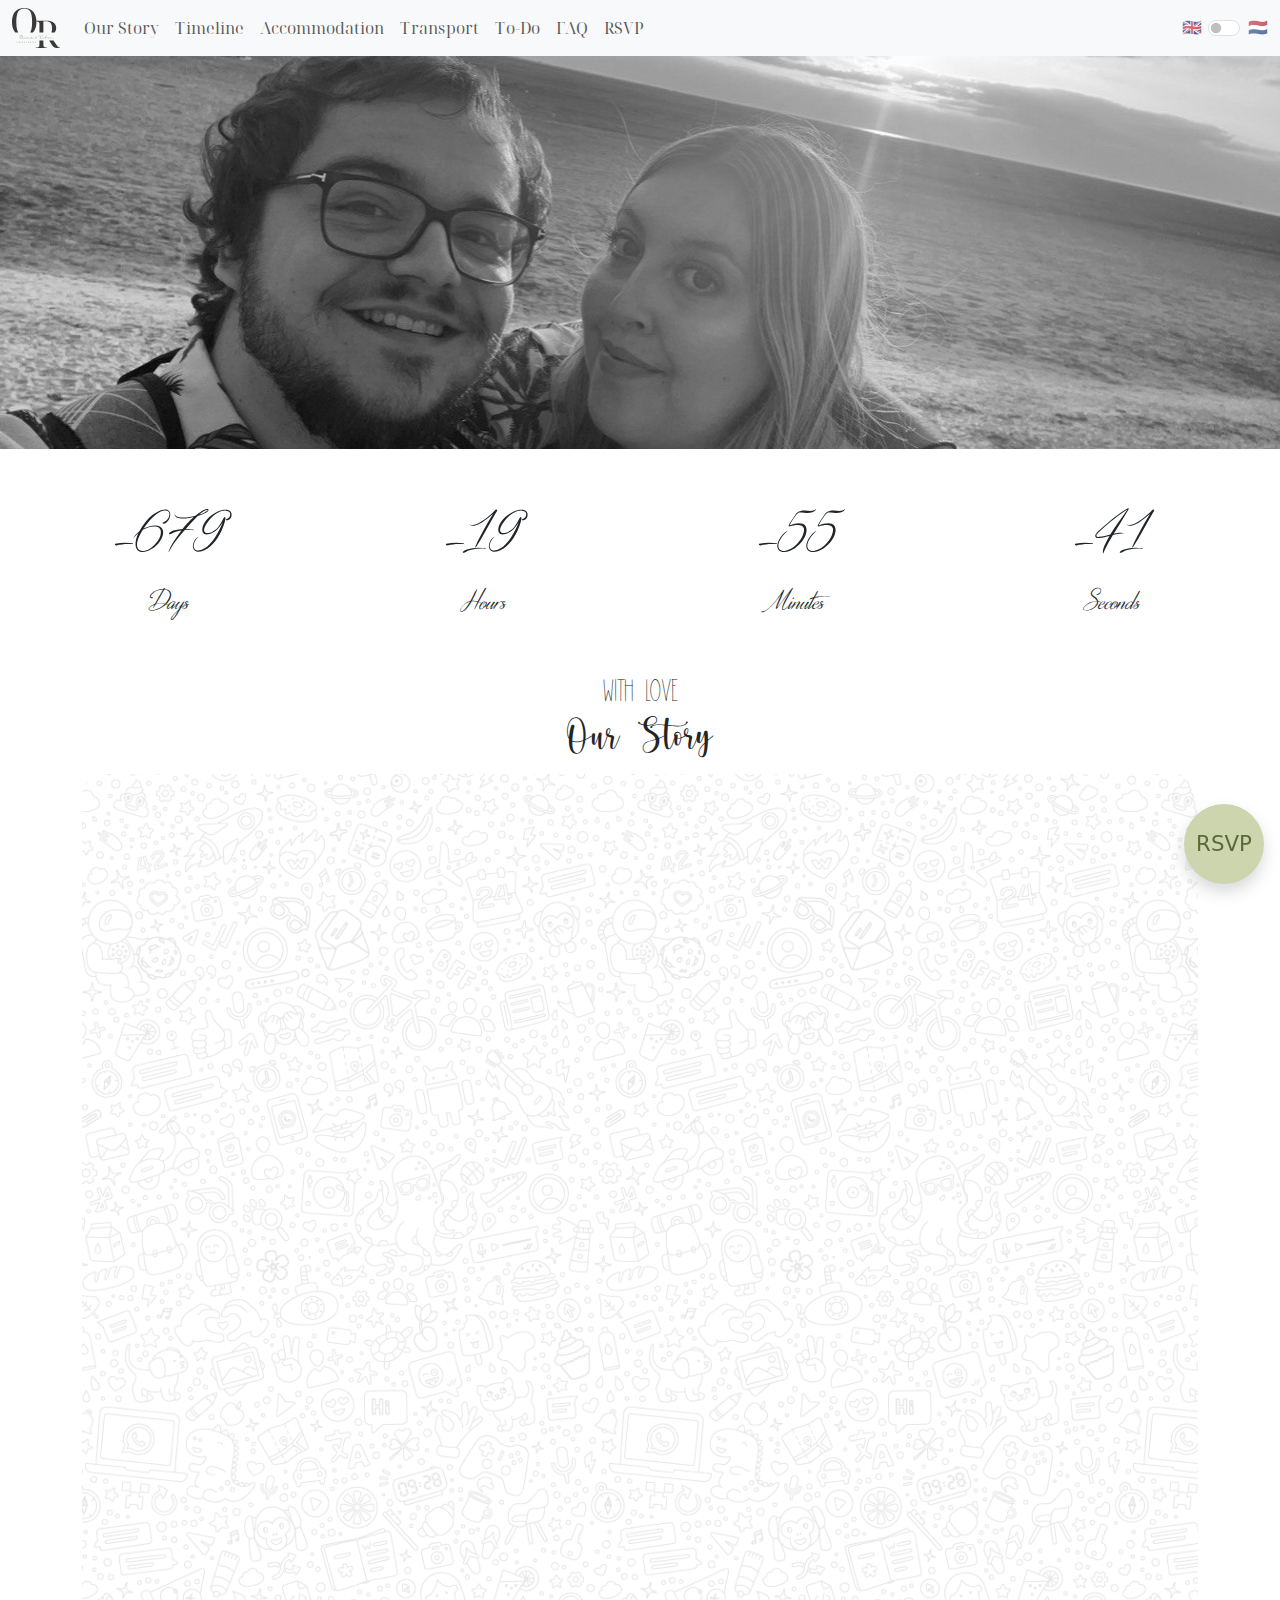
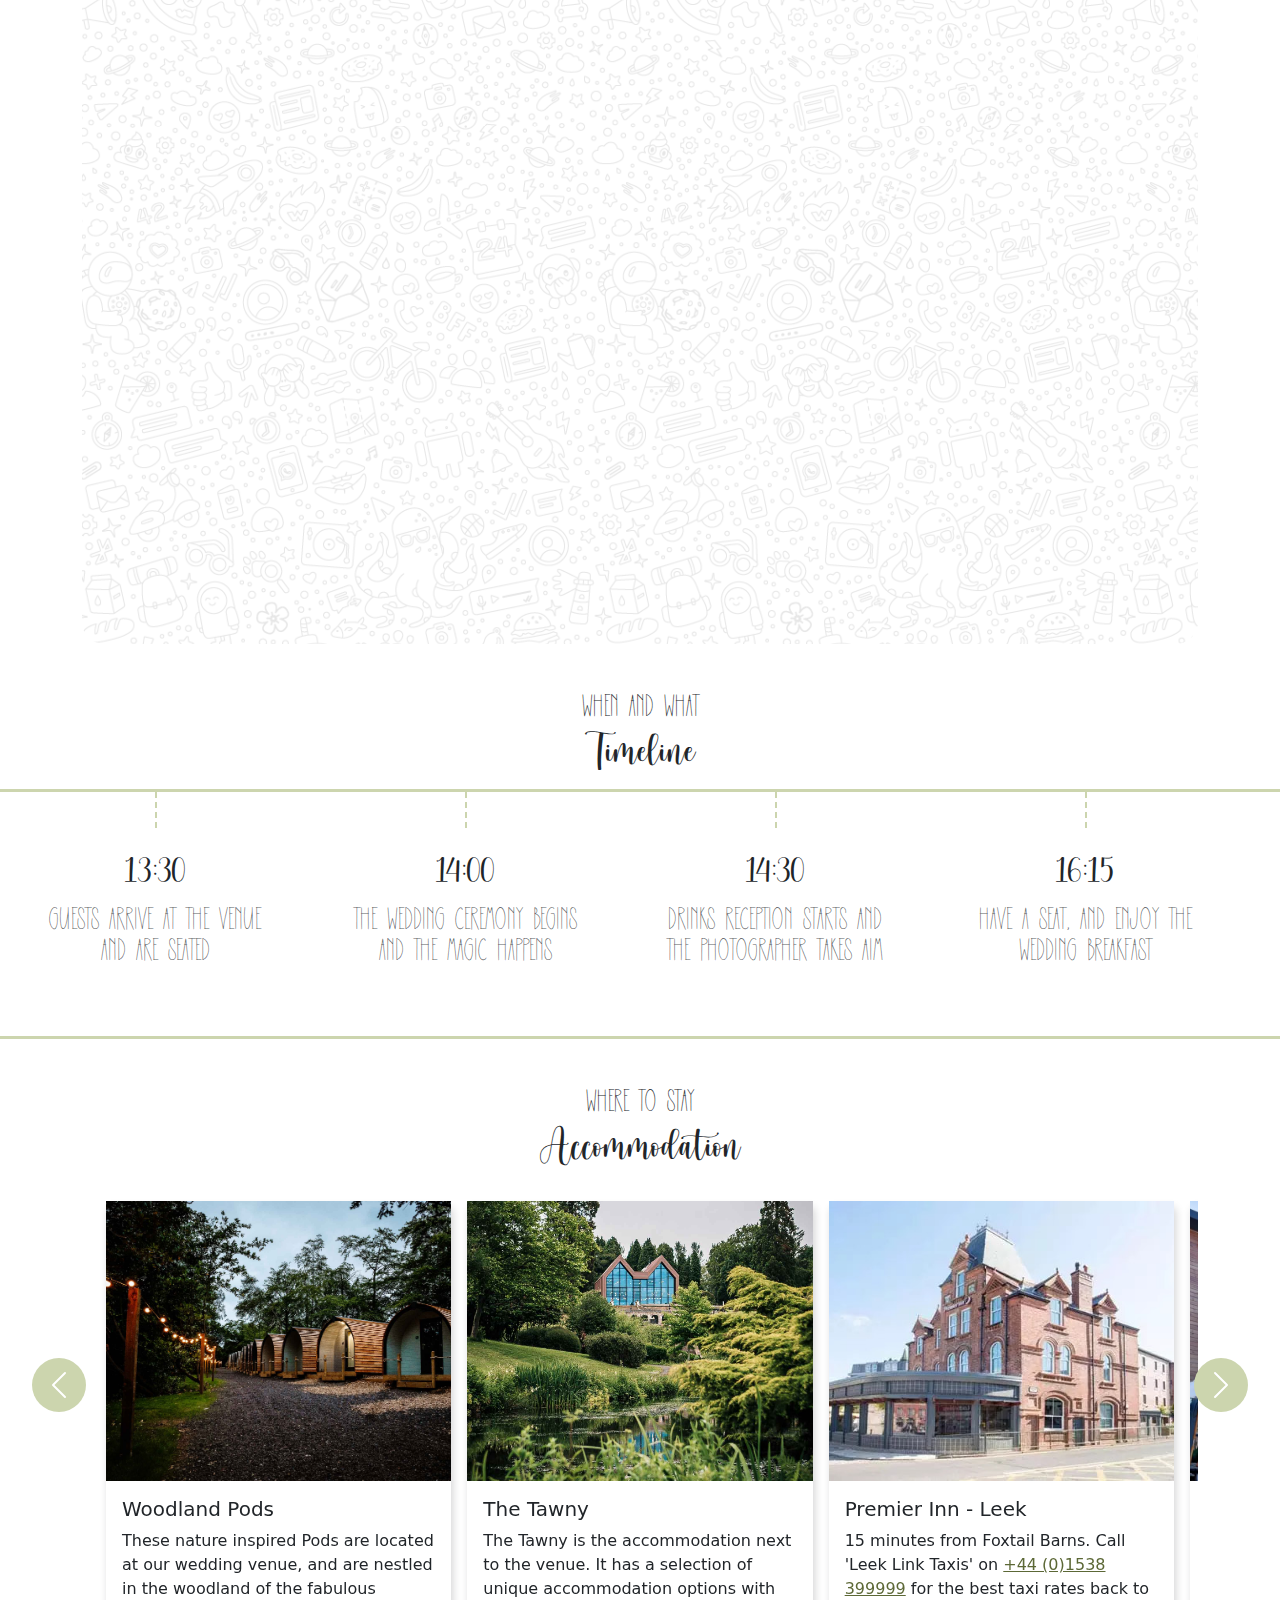
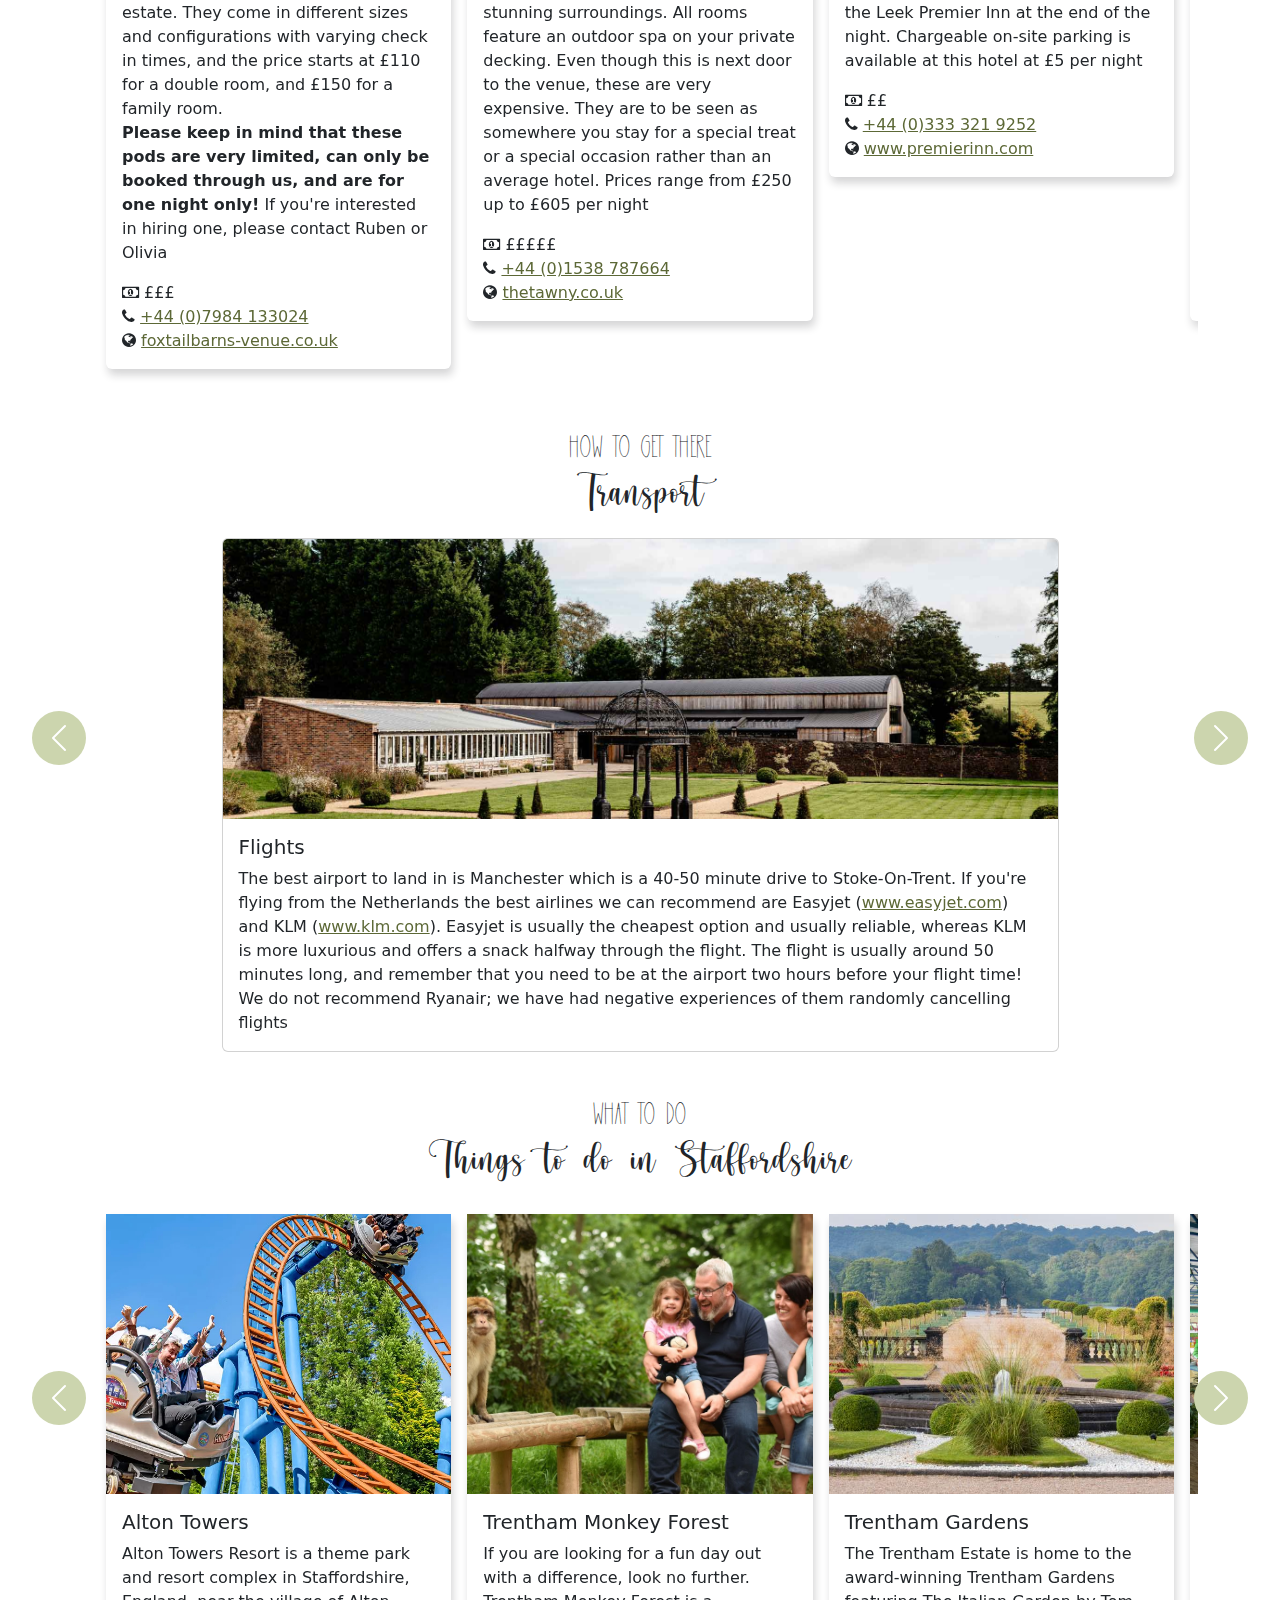
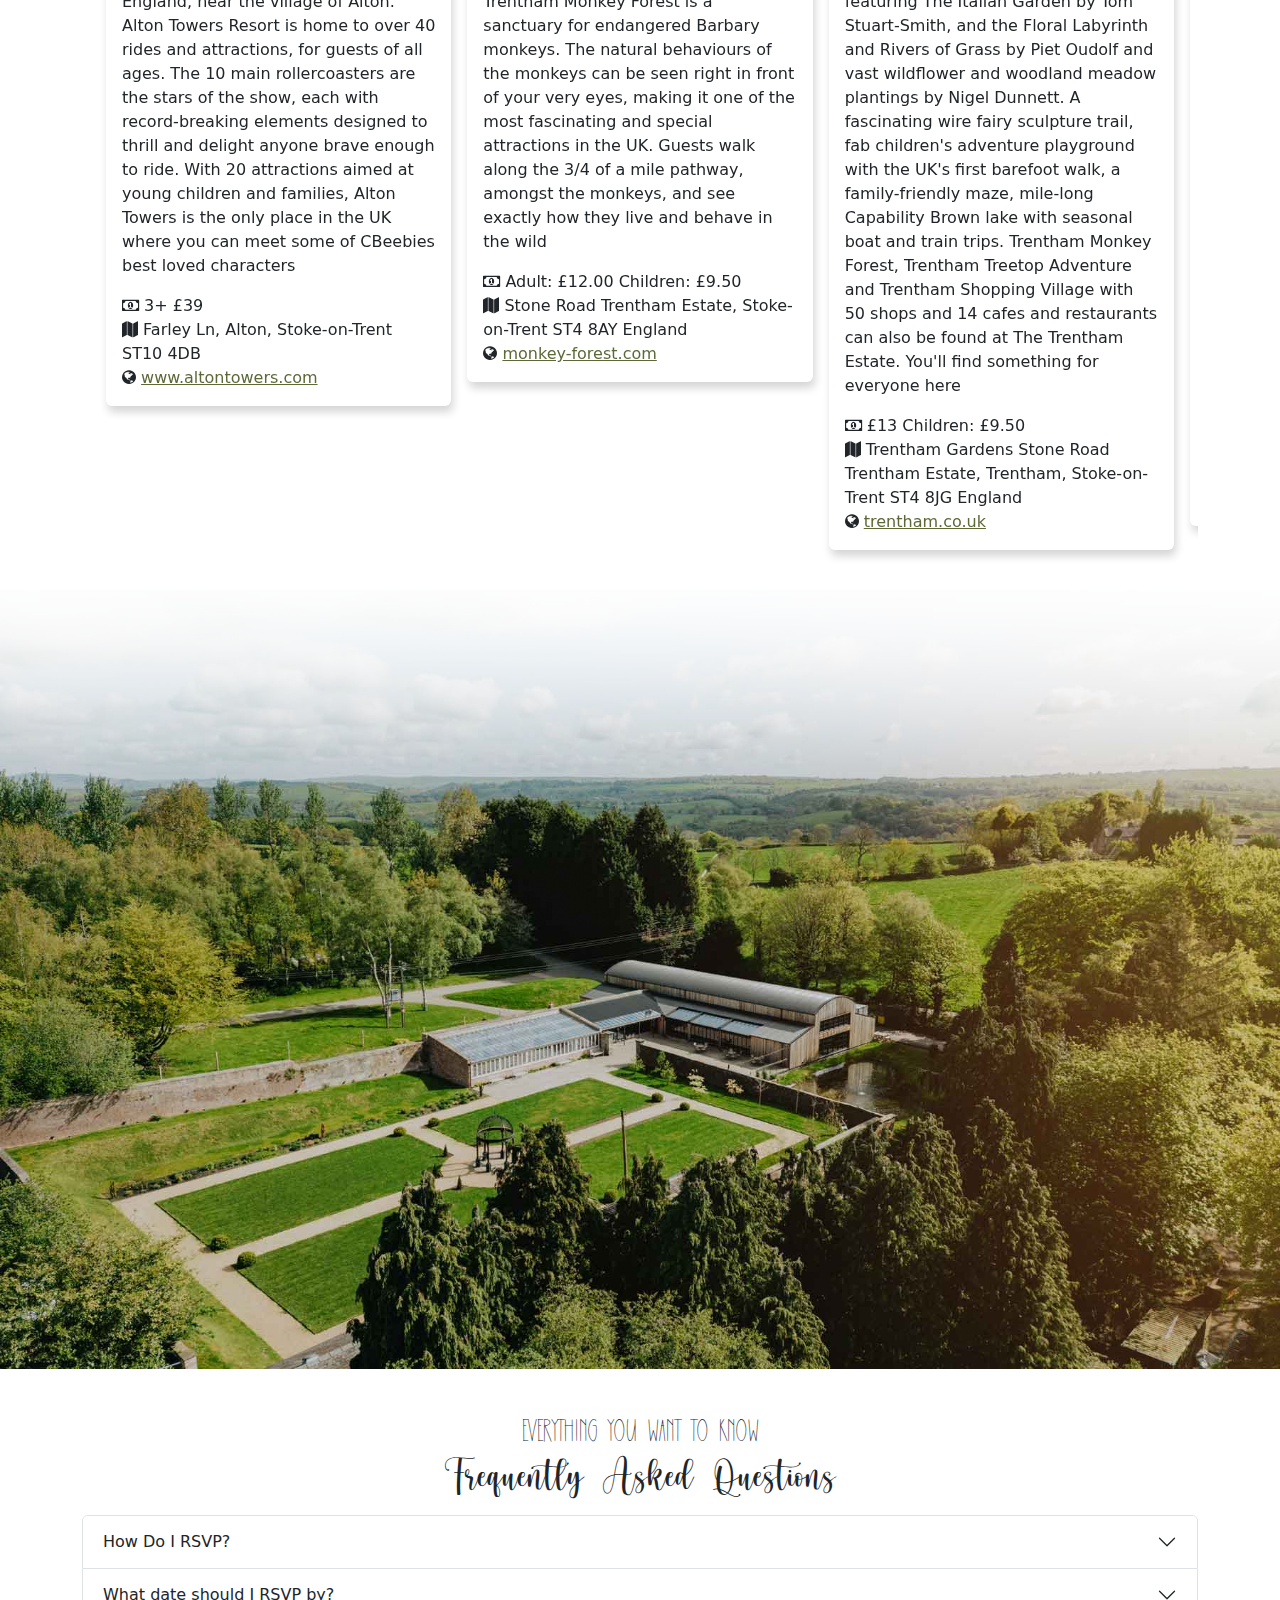
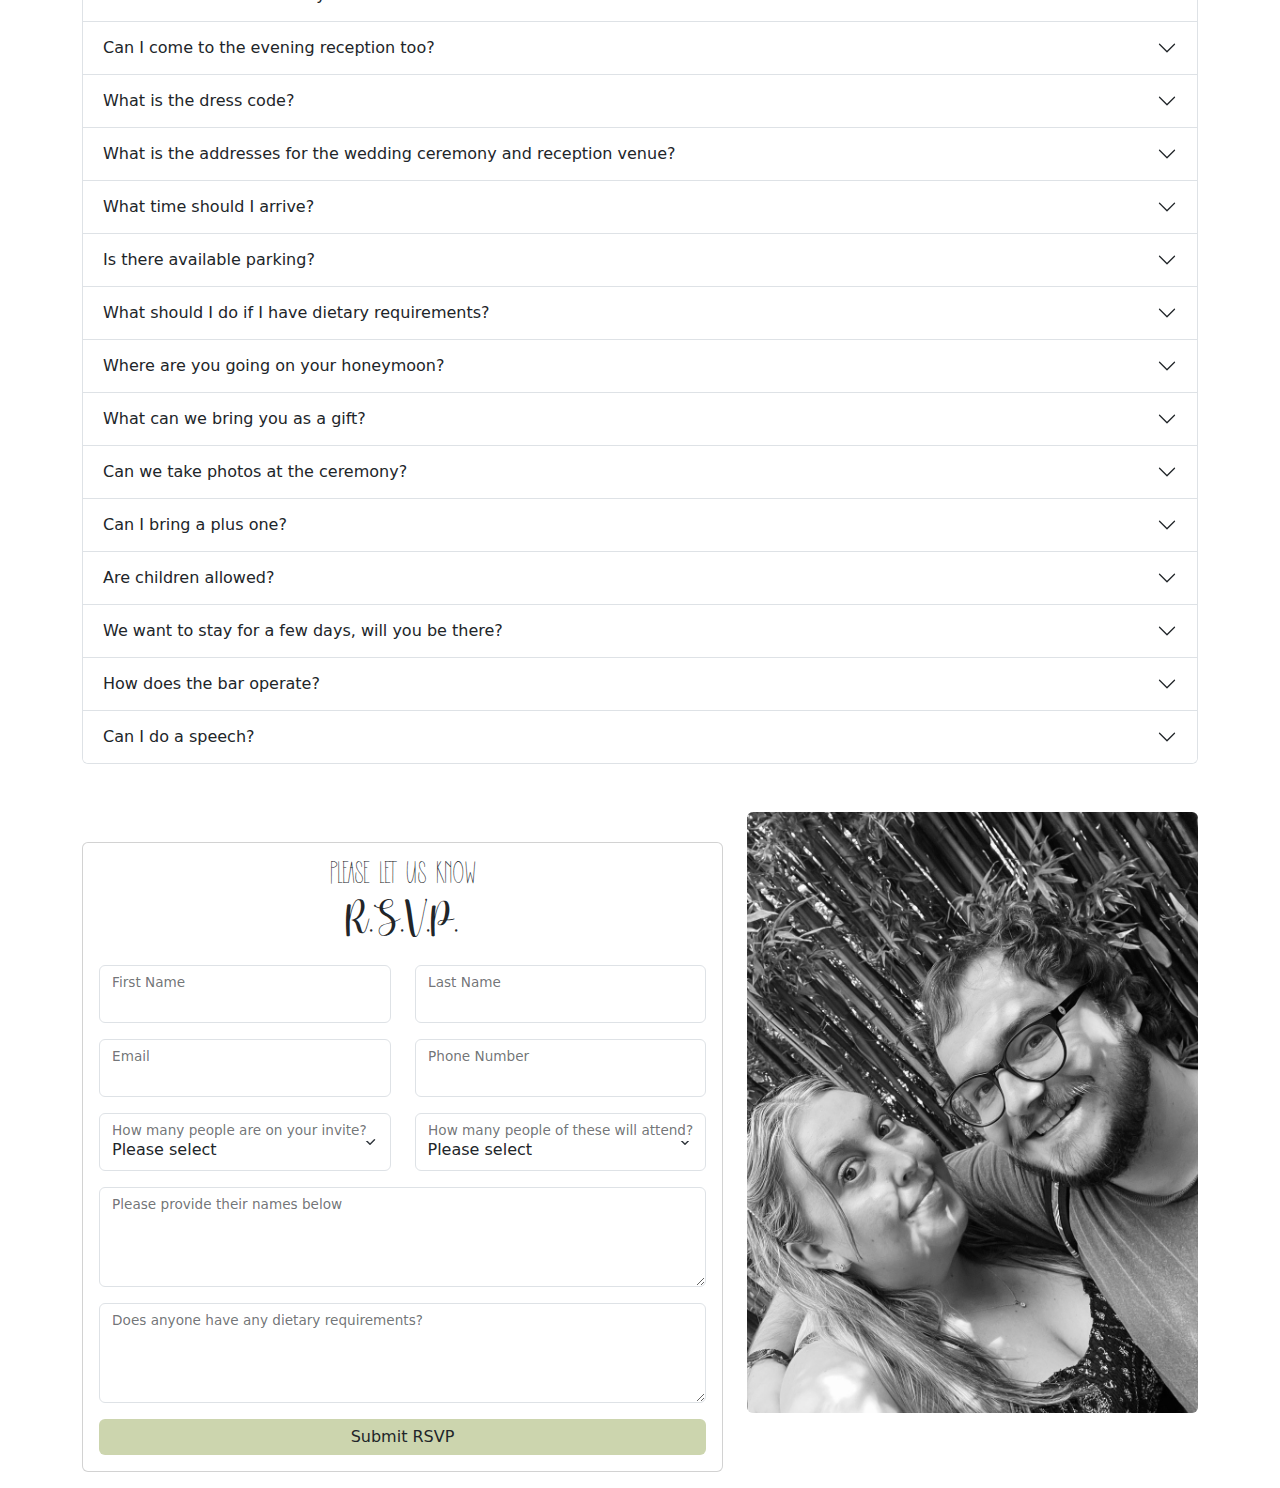
==== index.html @ ed172b06 "Initial commit" ====
<!DOCTYPE html>
<html>

<head>
    <meta charset="UTF-8">
    <meta name="viewport" content="width=device-width, initial-scale=1.0">
    <title>Olivia &amp; Ruben</title>

    <link href="" type="stylesheet">
    <link href="/css/bootstrap.min.css" rel="stylesheet">
    <link href="/css/font-awesome.min.css" rel="stylesheet">
    <link href="/css/custom.css" rel="stylesheet">

    <link rel="icon" type="image/svg+xml" href="/img/favicon.svg">
    <link rel="icon" type="image/png" href="/img/favicon.png">
</head>

<body>
    <nav class="navbar navbar-expand-lg bg-body-tertiary fixed-top">
        <div class="container-fluid">
            <a class="navbar-brand p-0" href="#top">
                <img src="/img/logo.svg" alt="Olivia &amp; Ruben" height="40">
            </a>
            <div class="collapse navbar-collapse" id="navbarText">
                <ul class="navbar-nav me-auto mb-2 mb-lg-0">
                    <li class="nav-item">
                        <a class="nav-link" href="#OurStory"><span lang="en">Our Story</span><span class="hidden" lang="nl">Ons Verhaal</span></a>
                    </li>
                    <li class="nav-item">
                        <a class="nav-link" href="#Timeline"><span lang="en">Timeline</span><span class="hidden" lang="nl">Tijdlijn</span></a>
                    </li>
                    <li class="nav-item">
                        <a class="nav-link" href="#Accommodation"><span lang="en">Accommodation</span><span class="hidden" lang="nl">Accomodatie</span></a>
                    </li>
                    <li class="nav-item">
                        <a class="nav-link" href="#Transport"><span lang="en">Transport</span><span class="hidden" lang="nl">Vervoer</span></a>
                    </li>
                    <li class="nav-item">
                        <a class="nav-link" href="#ToDo"><span lang="en">To-Do</span><span class="hidden" lang="nl">Te-Doen</span></a>
                    </li>
                    <li class="nav-item">
                        <a class="nav-link" href="#FAQ"><span lang="en">FAQ</span><span class="hidden" lang="nl">FAQ</span></a>
                    </li>
                    <li class="nav-item">
                        <a class="nav-link" href="#RSVP"><span lang="en">RSVP</span><span class="hidden" lang="nl">RSVP</span></a>
                    </li>
                </ul>
            </div>
            <span class="navbar-text">
                <div class="row justify-content-center">
                    <div class="col-3 ps-0">&#x1F1EC;&#x1F1E7;</div>
                    <div class="col-3 pe-0 form-switch">
                        <input class="form-check-input" type="checkbox" role="switch" id="flexSwitchCheckDefault"
                            autocomplete="off" onclick="toggleLanguage()">
                    </div>
                    <div class="col-3 ps-0">&#x1F1F3;&#x1F1F1;</div>
                </div>
            </span>
            <button class="navbar-toggler" type="button" data-bs-toggle="collapse" data-bs-target="#navbarText"
                aria-controls="navbarText" aria-expanded="false" aria-label="Toggle navigation">
                <span class="navbar-toggler-icon"></span>
            </button>
        </div>
    </nav>

    <div class="w-100 mt-5" id="top">
        <img class="img-fluid w-100" src="/img/us_2.jpg">
    </div>

    <div class="row m-0 mt-5 p-0 text-center ">
        <!-- Countdown to wedding ceremony -->
        <div class="col-md-7 col-sm-12 align-self-center w-100 text-center d-flex justify-content-evenly" id="countdown">
            <div class="col-3">
                <h1 id="countdownDays">00</h1>
                <h5><span lang="en">Days</span><span class="hidden" lang="nl">Dagen</span></h5>
            </div>
            <div class="col-3">
                <h1 id="countdownHours">00</h1>
                <h5><span lang="en">Hours</span><span class="hidden" lang="nl">Uren</span></h5>
            </div>
            <div class="col-3">
                <h1 id="countdownMinutes">00</h1>
                <h5><span lang="en">Minutes</span><span class="hidden" lang="nl">Minuten</span></h5>
            </div>
            <div class="col-3">
                <h1 id="countdownSeconds">00</h1>
                <h5><span lang="en">Seconds</span><span class="hidden" lang="nl">Seconden</span></h5>
            </div>
        </div>
    </div>

    <div class="container">

        <div class="text-center pt-5 category-divider" id="OurStory">
            <!-- Vertical timeline -->
            <span class="small"><span lang="en">WITH LOVE</span><span class="hidden" lang="nl">MET LIEFDE</span></span>
            <h1><span lang="en">Our Story</span><span class="hidden" lang="nl">Ons Verhaal</span></h1>
        </div>

        <div class="main-timeline-4 text-white">
            <div class="timeline-holder">
                <div class="timeline-4 left-4">
                    <div class="card gradient-custom">
                        <div class="card-body p-4">
                            <h4><span lang="en">How We Met</span><span class="hidden" lang="nl">Ontmoeting</span></h4>
                            <p><span lang="en">
            Ruben went shopping for lunch and decided to buy a single banana. He took a picture for a 
            friend, who passed it on to another, before reaching Olivia. Spotting a sad face in the banana's 
            marks, she digitally drew on a little face, and sent it back to her friend. This was passed back 
            to Ruben, and a group chat (as well as our journey) was started -all thanks to a single banana
        </span><span class="hidden" lang="nl">
            Ruben kocht voor zijn lunch een banaan en stuurde een foto naar een vriend. Die stuurde de foto 
            door naar een ander, voordat deze Olivia bereikte. Ze zag een verdrietig gezicht in de vlekken van de 
            banaan, tekende digitaal een klein gezichtje en stuurde het terug naar haar vriend. Dit werd 
            teruggestuurd naar Ruben, en een groepschat (evenals onze reis) werd gestart - allemaal dankzij een 
            enkele banaan  
        </span></p>
                            <small class="float-end"><span lang="en">20 Oct. 2017</span><span class="hidden" lang="nl">20 okt. 2017</span></small>
                        </div>
                    </div>
                </div>
            </div>
            <div class="timeline-holder">

                <div class="timeline-4 right-4">
                    <div class="card gradient-custom">
                        <div class="card-body p-4">
                            <h4><span lang="en">Started Dating</span><span class="hidden" lang="nl">Verkering</span></h4>
                            <p><span lang="en">
            Ruben flew over to England and joined Olivia and her family on a trip to Cornwall. One
            morning they decided to wake up early to watch the sunrise. Ruben then asked Olivia to
            be his girlfriend on the roof of the house, overlooking the sea. After Olivia said yes, 
            Ruben then got attacked by a massive fly 
            <span class="fw-light">(it hit me right in the back of the head!)</span> and we quickly 
            ran inside.
        </span><span class="hidden" lang="nl">
            Ruben vloog naar Engeland en vergezelde Olivia en haar familie op een reis naar Cornwall. 
            Op een ochtend besloten ze vroeg op te staan om naar de zonsopgang te kijken. Ruben vroeg 
            Olivia toen om zijn vriendin te worden op het dak van het huis, met uitzicht op de zee. 
            Nadat Olivia ja had gezegd, werd Ruben aangevallen door een enorme vlieg 
            <span class="fw-light">(hij raakte me recht op mijn achterhoofd!)</span> en we renden snel naar binnen.
        </span></p>
                            <small class="float-end"><span lang="en">26 Jun. 2018</span><span class="hidden" lang="nl">26 jun. 2018</span> <span
                                    class="fa-stack fa-lg" style="color: #5c6836;"><i class="fa fa-check fa-stack-1x"
                                        style="padding-left:17px;"></i><i class="fa fa-check fa-stack-1x"></i></small>
                        </div>
                    </div>
                </div>
            </div>
            <div class="timeline-holder">

                <div class="timeline-4 left-4">
                    <div class="card gradient-custom">
                        <div class="card-body p-4">
                            <h4><span lang="en">Finally Together</span><span class="hidden" lang="nl">Eindelijk Samen</span></h4>
                            <p><span lang="en">
            Ruben came over in March 2020 to visit Olivia for the weekend, as he did every month. 
            Before he could fly back home, the UK went into lockdown due to Covid and his diabetic 
            team back in the Netherlands advised him to stay there and not to fly due to the virus, 
            until they knew more. Since then, Ruben hasn't left and we moved in together in April 2022
        </span><span class="hidden" lang="nl">
            Ruben kwam in maart 2020 een weekend naar Olivia, zoals hij elke maand deed. Voordat hij 
            terug naar huis kon vliegen, werd het Verenigd Koninkrijk afgesloten vanwege Covid en zijn 
            diabetesteam in Nederland adviseerde hem om daar te blijven en niet te vliegen vanwege het 
            virus, totdat ze meer wisten. Sindsdien is Ruben niet meer weggegaan en in april 2022 kochten 
            we onze eerste woning.
        </span></p>
                            <small class="float-end"><span lang="en">13 Mar. 2020</span><span class="hidden" lang="nl">13 mrt. 2020</span></small>
                        </div>
                    </div>
                </div>
            </div>
            <div class="timeline-holder">

                <div class="timeline-4 right-4">
                    <div class="card gradient-custom">
                        <div class="card-body p-4">
                            <h4><span lang="en">He Proposed</span><span class="hidden" lang="nl">Het Aanzoek</span></h4>
                            <p><span lang="en">
            Ruben and Olivia went to Southport with her family to celebrate her parents' anniversary. During a 
            walk on the beach during sunset one evening, they discussed their relationship, with all of its 
            many highs. Ruben got down on one knee and asked Olivia to marry him. Olivia, overwhelmed with joy, 
            said yes, and they've been happily planning the wedding ever since!
        </span><span class="hidden" lang="nl">
            Ruben en Olivia gingen met haar familie naar Southport om het jubileum van haar ouders te vieren. 
            Tijdens een wandeling op het strand tijdens zonsondergang op een avond, bespraken ze hun relatie, 
            met al zijn vele hoogtepunten. Ruben ging op één knie zitten en vroeg Olivia ten huwelijk. Olivia 
            was helemaal in de wolken en zei natuurlijk ja! Sindsdien zijn ze opgetogen bezig met het plannen 
            van de bruiloft!
        </span></p>
                            <small class="float-end"><span lang="en">29 Aug. 2021</span><span class="hidden" lang="nl">29 aug. 2021</span> <span class="fa-stack fa-lg"
                                    style="color: #5c6836;"><i class="fa fa-check fa-stack-1x"
                                        style="padding-left:17px;"></i><i class="fa fa-check fa-stack-1x"></i></span>
                            </small>
                        </div>
                    </div>
                </div>
            </div>
            <div class="timeline-holder">
                <div class="timeline-4 left-4" data-mdb-animation-start="onScroll" data-mdb-toggle="animation"
                    data-mdb-animation="slide-out-right">
                    <div class="card gradient-custom">
                        <div class="card-body p-4">
                            <h4><span lang="en">Our Wedding Day</span><span class="hidden" lang="nl">Onze Trouwdag</span></h4>
                            <p><span lang="en">
            Olivia and Ruben have booked their wedding for Friday the 13th of September, 2024 at the Foxtail 
            Barns, Consall, England. This is only the start of our journey, and we can't wait to find out what 
            wonders life has in store for us. It would be wonderful to share this beautiful moment with you; 
            we hope to see you there! 
        </span><span class="hidden" lang="nl">
            Olivia en Ruben hebben hun bruiloft geboekt voor vrijdag 13 september 2024 in de Foxtail Barns in 
            Consall, Engeland. Dit is nog maar het begin van onze reis en we kunnen niet wachten om te ontdekken 
            welke wonderen het leven voor ons in petto heeft. Het zou geweldig zijn om dit mooie moment met 
            jullie te delen; we hopen jullie daar te zien!
        </span></p>
                            <small class="float-end"><span lang="en">13 Sep. 2024</span><span class="hidden" lang="nl">13 sep. 2024</span></small>
                        </div>
                    </div>
                </div>
            </div>
        </div>
    </div>

    <div class="text-center pt-5 category-divider" id="Timeline">
        <span class="small"><span lang="en">WHEN AND WHAT </span><span class="hidden" lang="nl">WANNEER EN WAT</span></span>
        <h1><span lang="en">Timeline</span><span class="hidden" lang="nl">Tijdlijn</span></h1>
    </div>
    <div class="container-fluid horizontal-timeline overflow-scroll ">
        <ul class="row flex-row flex-nowrap list-inline items">
            
            <li class="list-inline-item items-list col-3">
                <div class="px-4">
                    <h5 class="pt-2">13:30</h5>
                    <p class="text-muted">
                        <span lang="en">Guests arrive at the venue and are seated</span><span class="hidden" lang="nl">Gasten arriveren op de locatie en nemen plaats</span>
                    </p>
                </div>
            </li>
            
            <li class="list-inline-item items-list col-3">
                <div class="px-4">
                    <h5 class="pt-2">14:00</h5>
                    <p class="text-muted">
                        <span lang="en">The wedding ceremony begins and the magic happens</span><span class="hidden" lang="nl">De huwelijksceremonie begint en de magie kan beginnen</span>
                    </p>
                </div>
            </li>
            
            <li class="list-inline-item items-list col-3">
                <div class="px-4">
                    <h5 class="pt-2">14:30</h5>
                    <p class="text-muted">
                        <span lang="en">Drinks reception starts and the photographer takes aim</span><span class="hidden" lang="nl">De borrel begint en de fotograaf gaat op pad</span>
                    </p>
                </div>
            </li>
            
            <li class="list-inline-item items-list col-3">
                <div class="px-4">
                    <h5 class="pt-2">16:15</h5>
                    <p class="text-muted">
                        <span lang="en">Have a seat, and enjoy the wedding breakfast</span><span class="hidden" lang="nl">Neem plaats en geniet van het bruiloftsontbijt</span>
                    </p>
                </div>
            </li>
            
            <li class="list-inline-item items-list col-3">
                <div class="px-4">
                    <h5 class="pt-2">18:15</h5>
                    <p class="text-muted">
                        <span lang="en">Start of the speeches and tears will flow</span><span class="hidden" lang="nl">Begin van de toespraken en het vloeien van tranen</span>
                    </p>
                </div>
            </li>
            
            <li class="list-inline-item items-list col-3">
                <div class="px-4">
                    <h5 class="pt-2">19:00</h5>
                    <p class="text-muted">
                        <span lang="en">Evening guests arrive and the party gets started</span><span class="hidden" lang="nl">De avondgasten arriveren en het feest kan beginnen</span>
                    </p>
                </div>
            </li>
            
            <li class="list-inline-item items-list col-3">
                <div class="px-4">
                    <h5 class="pt-2">20:00</h5>
                    <p class="text-muted">
                        <span lang="en">First dance followed by evening refreshments</span><span class="hidden" lang="nl">Eerste dans gevolgd door verfrissingen</span>
                    </p>
                </div>
            </li>
            
            <li class="list-inline-item items-list col-3">
                <div class="px-4">
                    <h5 class="pt-2">00:00</h5>
                    <p class="text-muted">
                        <span lang="en">Bar closes, music stops, and guests depart</span><span class="hidden" lang="nl">De bar sluit, de muziek stopt en de gasten vertrekken</span>
                    </p>
                </div>
            </li>
            
        </ul>
    </div>

    <div class="container">

        <div class="text-center pt-5 category-divider" id="Accommodation">
            <span class="small"><span lang="en">WHERE TO STAY</span><span class="hidden" lang="nl">WAAR TE VERBLIJVEN</span></span>
            <h1><span lang="en">Accommodation</span><span class="hidden" lang="nl">Accomodatie</span></h1>
        </div>

        <div id="accommodationCarousel" class="carousel multiItemCarousel">
            <div class="carousel-inner">
                
                <div class="carousel-item active">
                    <div class="card">
                        <div class="img-wrapper">
                            <img class="img-fluid w-100" style="height: 280px; object-fit: cover;"
                                alt="Woodland Pods" src="/img/Foxtail-Barns-pods.jpg">
                        </div>
                        <div class="card-body">
                            <h5 class="card-title">Woodland Pods</h5>
                            <p class="card-text">
                                <span lang="en">
                    These nature inspired Pods are located at our wedding venue, and are nestled in the 
                    woodland of the fabulous estate. They come in different sizes and configurations with 
                    varying check in times, and the price starts at £110 for a double room, and £150 for a 
                    family room.<br>

                    <b>Please keep in mind that these pods are very limited, can only be booked through us,
                    and are for one night only!</b> If you're interested in hiring one, please contact Ruben
                    or Olivia
                </span><span class="hidden" lang="nl">
                    Deze natuur geïnspireerde Pods bevinden zich op het terrein en zijn gelegen in de bossen 
                    van het fantastische landgoed. Ze zijn in verschillende maten en configuraties met verschillende 
                    inchecktijden beshikbaar. De prijs begint bij £110 voor een tweepersoonskamer en £150 voor 
                    een familiekamer.<br>
                    <b>Houd er rekening mee dat deze pods zeer beperkt zijn, alleen via ons te boeken zijn, 
                    en dat maximaal voor één nacht is!</b> Heb je interesse om er één te huren, neem dan 
                    contact op met Ruben of Olivia
                </span>
                            </p>
                            <span><i class="fa fa-money" aria-hidden="true"></i> £££</span><br>
                            <span><i class="fa fa-phone" aria-hidden="true"></i> <a
                                    href="tel:+44 (0)7984 133024">+44 (0)7984 133024</a></span><br>
                            <span><i class="fa fa-globe" aria-hidden="true"></i>
                                <a target="_blank" href="https://foxtailbarns-venue.co.uk/accommodation/book-a-lodge/">foxtailbarns-venue.co.uk</a>
                            </span><br>
                        </div>
                    </div>
                </div>
                
                <div class="carousel-item ">
                    <div class="card">
                        <div class="img-wrapper">
                            <img class="img-fluid w-100" style="height: 280px; object-fit: cover;"
                                alt="The Tawny" src="/img/The Tawny.jpg">
                        </div>
                        <div class="card-body">
                            <h5 class="card-title">The Tawny</h5>
                            <p class="card-text">
                                <span lang="en">
                   The Tawny is the accommodation next to the venue. It has a selection of unique accommodation 
                   options with stunning surroundings. All rooms feature an outdoor spa on your private decking. 
                   Even though this is next door to the venue, these are very expensive. They are to be seen as 
                   somewhere you stay for a special treat or a special occasion rather than an average hotel. 
                   Prices range from £250 up to £605 per night
                </span><span class="hidden" lang="nl">
                    The Tawny is de accommodatie naast de trouwlocatie. Het heeft een selectie van unieke 
                    accommodatiemogelijkheden in een prachtige omgeving. Alle kamers beschikken over een buitenspa 
                    op eigen terras. Ook al is dit naast de locatie, ze zijn erg duur. Dit moet worden gezien als 
                    een plek waar je verblijft voor een speciale traktatie of een speciale gelegenheid, in plaats 
                    van als een gemiddeld hotel. Prijzen variëren van £250 tot £605 per nacht
                </span>
                            </p>
                            <span><i class="fa fa-money" aria-hidden="true"></i> £££££</span><br>
                            <span><i class="fa fa-phone" aria-hidden="true"></i> <a
                                    href="tel:+44 (0)1538 787664">+44 (0)1538 787664</a></span><br>
                            <span><i class="fa fa-globe" aria-hidden="true"></i>
                                <a target="_blank" href="https://thetawny.co.uk/">thetawny.co.uk</a>
                            </span><br>
                        </div>
                    </div>
                </div>
                
                <div class="carousel-item ">
                    <div class="card">
                        <div class="img-wrapper">
                            <img class="img-fluid w-100" style="height: 280px; object-fit: cover;"
                                alt="Premier Inn - Leek" src="/img/Premier Inn - Leek.jpg">
                        </div>
                        <div class="card-body">
                            <h5 class="card-title">Premier Inn - Leek</h5>
                            <p class="card-text">
                                <span lang="en">
                    15 minutes from Foxtail Barns. Call 'Leek Link Taxis' on 
                    <a href="tel:++441538399999">+44 (0)1538 399999</a> for the best taxi rates back to 
                    the Leek Premier Inn at the end of the night. Chargeable on-site parking is available 
                    at this hotel at £5 per night
                </span><span class="hidden" lang="nl">
                    15 minuten van Foxtail Barns. Bel 'Leek Link Taxis' op 
                    <a href="tel:++441538399999">+44 (0)1538 399999</a> voor de beste taxitarieven terug 
                    naar de Leek Premier Inn aan het eind van de nacht. Bij dit hotel is tegen een toeslag 
                    privéparkeergelegenheid beschikbaar voor £5 per nacht
                </span>
                            </p>
                            <span><i class="fa fa-money" aria-hidden="true"></i> ££</span><br>
                            <span><i class="fa fa-phone" aria-hidden="true"></i> <a
                                    href="tel:+44 (0)333 321 9252">+44 (0)333 321 9252</a></span><br>
                            <span><i class="fa fa-globe" aria-hidden="true"></i>
                                <a target="_blank" href="https://www.premierinn.com/gb/en/hotels/england/staffordshire/leek/leek-town-centre.html">www.premierinn.com</a>
                            </span><br>
                        </div>
                    </div>
                </div>
                
                <div class="carousel-item ">
                    <div class="card">
                        <div class="img-wrapper">
                            <img class="img-fluid w-100" style="height: 280px; object-fit: cover;"
                                alt="Premier Inn - Hanley" src="/img/Premier Inn - Hanley.jpg">
                        </div>
                        <div class="card-body">
                            <h5 class="card-title">Premier Inn - Hanley</h5>
                            <p class="card-text">
                                <span lang="en">
                    9 miles from Foxtail Barns, with free parking. Just a ten-minute walk to the shops and cafés
                    of Hanley town centre plus the cute pottery outlets. There are two types of rooms, standard and
                    plus. Theres also two types of room rates, flexible (where you can pay cancel up to 13:00
                    on the same day and you can pay on arrival), and advanced (where you pay now and get free
                    cancellation up to 28 days before). Either king or twin rooms
                </span><span class="hidden" lang="nl">
                    15 km van Foxtail Barns, met gratis parkeergelegenheid. Slechts tien minuten lopen naar de winkels
                    en cafés in het stadscentrum van Hanley, plus de schattige aardewerkwinkels. Er zijn twee soorten kamers, 
                    standaard en plus. Er zijn ook twee soorten kamertarieven: "flexible" (waarbij je tot 13.00 uur op 
                    dezelfde dag kan annuleren en bij aankomst kan betalen) en "advanced" (waarbij je nu betaalt en tot 28 
                    dagen van tevoren gratis kan annuleren). Zowel kamers met kingsize bed of tweepersoonskamers met 2 aparte 
                    bedden
                </span>
                            </p>
                            <span><i class="fa fa-money" aria-hidden="true"></i> ££</span><br>
                            <span><i class="fa fa-phone" aria-hidden="true"></i> <a
                                    href="tel:+44 (0) 333 321 9337">+44 (0) 333 321 9337</a></span><br>
                            <span><i class="fa fa-globe" aria-hidden="true"></i>
                                <a target="_blank" href="https://www.premierinn.com/gb/en/hotels/england/staffordshire/stoke-on-trent/stoke-on-trent-hanley.html">www.premierinn.com</a>
                            </span><br>
                        </div>
                    </div>
                </div>
                
                <div class="carousel-item ">
                    <div class="card">
                        <div class="img-wrapper">
                            <img class="img-fluid w-100" style="height: 280px; object-fit: cover;"
                                alt="Hilton Garden Inn - Hanley" src="/img/Hilton Garden Inn - Hanley.jpg">
                        </div>
                        <div class="card-body">
                            <h5 class="card-title">Hilton Garden Inn - Hanley</h5>
                            <p class="card-text">
                                <span lang="en">
                    9 miles from Foxtail Barns. Within half a mile of the cultural quarter, near to the
                    Regent Theatre, Potteries Museum, Art Gallery and Potteries Shopping Centre. Multiple
                    rooms from twin rooms, king rooms and family rooms
                </span><span class="hidden" lang="nl">
                    15 km van Foxtail Barns. Binnen 800 meter de culturele wijk, vlakbij het Regent Theatre, 
                    Potteries Museum, Art Gallery, en de Potteries Shopping Centre. Meerdere kamers, van 
                    tweepersoonskamers, kingsize kamers en familiekamers
                </span>
                            </p>
                            <span><i class="fa fa-money" aria-hidden="true"></i> ££££</span><br>
                            <span><i class="fa fa-phone" aria-hidden="true"></i> <a
                                    href="tel:+44 (0)1782 486960">+44 (0)1782 486960</a></span><br>
                            <span><i class="fa fa-globe" aria-hidden="true"></i>
                                <a target="_blank" href="https://www.hilton.com/en/hotels/manstgi-hilton-garden-inn-stoke-on-trent/">www.hilton.com</a>
                            </span><br>
                        </div>
                    </div>
                </div>
                
                <div class="carousel-item ">
                    <div class="card">
                        <div class="img-wrapper">
                            <img class="img-fluid w-100" style="height: 280px; object-fit: cover;"
                                alt="DoubleTree by Hilton - Etruria" src="/img/DoubleTree by Hilton - Etruria.jpg">
                        </div>
                        <div class="card-body">
                            <h5 class="card-title">DoubleTree by Hilton - Etruria</h5>
                            <p class="card-text">
                                <span lang="en">
                    25 minutes' drive away from Foxtail Barns. Can do group bookings for more than 10 rooms.
                    They offer multiple types of rooms, from twins, to king, to suites. Located on Festival 
                    Retail park, near the Stoke Ski Centre and Waterworld. The hotel has a full-service spa, 
                    pool, and restaurants
                </span><span class="hidden" lang="nl">
                    25 minuten rijden van Foxtail Barns. Bieden groepsreserveringen voor meer dan 10 kamers. 
                    Meerdere soorten kamers beschikbaar, van tweelingen, tot koning, tot suites. Gelegen op 
                    Festival Retail Park, vlakbij het Stoke Ski Centre en Waterworld. Het hotel beschikt over 
                    een volledig uitgeruste spa, een zwembad en restaurants
                </span>
                            </p>
                            <span><i class="fa fa-money" aria-hidden="true"></i> £££</span><br>
                            <span><i class="fa fa-phone" aria-hidden="true"></i> <a
                                    href="tel:+44 (0)1782 609988">+44 (0)1782 609988</a></span><br>
                            <span><i class="fa fa-globe" aria-hidden="true"></i>
                                <a target="_blank" href="https://www.hilton.com/en/hotels/mandidi-doubletree-stoke-on-trent/">www.hilton.com</a>
                            </span><br>
                        </div>
                    </div>
                </div>
                
                <div class="carousel-item ">
                    <div class="card">
                        <div class="img-wrapper">
                            <img class="img-fluid w-100" style="height: 280px; object-fit: cover;"
                                alt="Peak Weavers - Leek" src="/img/Peak Weavers - Leek.jpg">
                        </div>
                        <div class="card-body">
                            <h5 class="card-title">Peak Weavers - Leek</h5>
                            <p class="card-text">
                                <span lang="en">
                    The house has 3 bedrooms and sleeps 6 plus cot(s). All bedrooms feature handmade,
                    wrought iron beds. Two of these rooms is king size and the third is a twin room with two singles. 
                    Self catering, and the weekly price is £595. Also have B&B 6 non-smoking bedrooms for £72. Well
                    equipped kitchen. Two pubs within 10 minute walk, one by the canal
                </span><span class="hidden" lang="nl">
                    Het huis heeft 3 slaapkamers en is geschikt voor 6 personen plus kinderbedje(s). Alle slaapkamers 
                    zijn voorzien van handgemaakte, smeedijzeren bedden. Twee van deze kamers zijn kingsize en de 
                    derde is een tweepersoonskamer met twee eenpersoonsbedden. Zelfcatering, en de wekelijkse prijs is 
                    £595. Heeft ook 6 B&B rookvrije slaapkamers voor £72. Goed uitgeruste keuken. Twee pubs binnen 10 
                    minuten lopen, één aan de gracht
                </span>
                            </p>
                            <span><i class="fa fa-money" aria-hidden="true"></i> £</span><br>
                            <span><i class="fa fa-phone" aria-hidden="true"></i> <a
                                    href="tel:+44 (0)1538 383729">+44 (0)1538 383729</a></span><br>
                            <span><i class="fa fa-globe" aria-hidden="true"></i>
                                <a target="_blank" href="https://www.peakweavers.co.uk/self-catering-property/">www.peakweavers.co.uk</a>
                            </span><br>
                        </div>
                    </div>
                </div>
                
                <div class="carousel-item ">
                    <div class="card">
                        <div class="img-wrapper">
                            <img class="img-fluid w-100" style="height: 280px; object-fit: cover;"
                                alt="White Hart Tea Room" src="/img/White Hart Tea Room.jpg">
                        </div>
                        <div class="card-body">
                            <h5 class="card-title">White Hart Tea Room</h5>
                            <p class="card-text">
                                <span lang="en">
                    15 minutes' drive from Foxtail Barns. Accommodation features eight individual en-suite
                    bedrooms. Due to the historic building, all rooms are accessed via stairs. In the heart
                    of leek, the Grace II listed building is opposite the historic Market Place. As well as
                    a B&B it's also a traditional tea room and sandwich bar
                </span><span class="hidden" lang="nl">
                    15 minuten rijden van Foxtail Barns. De accommodatie beschikt over acht individuele slaapkamers 
                    met eigen badkamer. Omdat het historische gebouw is zijn alle kamers alleen bereikbaar via de trap. 
                    Het monumentale Grace II-gebouw ligt in het hart van Leek, tegenover de historische Grote Markt. 
                    Naast een B&B is het ook een traditionele theesalon en een broodjesbar
                </span>
                            </p>
                            <span><i class="fa fa-money" aria-hidden="true"></i> £</span><br>
                            <span><i class="fa fa-phone" aria-hidden="true"></i> <a
                                    href="tel:+44 (0)1538 372122">+44 (0)1538 372122</a></span><br>
                            <span><i class="fa fa-globe" aria-hidden="true"></i>
                                <a target="_blank" href="https://whiteharttearoom.co.uk/accommodation">whiteharttearoom.co.uk</a>
                            </span><br>
                        </div>
                    </div>
                </div>
                
                <div class="carousel-item ">
                    <div class="card">
                        <div class="img-wrapper">
                            <img class="img-fluid w-100" style="height: 280px; object-fit: cover;"
                                alt="Middle Cottage" src="/img/Middle Cottage.jpg">
                        </div>
                        <div class="card-body">
                            <h5 class="card-title">Middle Cottage</h5>
                            <p class="card-text">
                                <span lang="en">
                    7 miles from Foxtail Barns, 1 double Bedroom property. Built in the 1700s, and situated
                    in the picturesque village of Endon. Two village pubs are only a few minutes' walk. Fully 
                    fitted kitchen included. Option of a guest bed and travel cot if required. Unsure of 
                    price, please enquire
                </span><span class="hidden" lang="nl">
                    11 km van Foxtail Barns, 1 slaapkamer met tweepersoonsbed. Gebouwd in de 18e eeuw en 
                    gelegen in het pittoreske dorpje Endon. Twee pubs liggen op slechts een paar minuten lopen. 
                    Volledig ingerichte keuken inbegrepen. Optie voor een logeerbed en reiswieg indien nodig. 
                    Onzeker over de prijs
                </span>
                            </p>
                            <span><i class="fa fa-money" aria-hidden="true"></i> ?</span><br>
                            <span><i class="fa fa-phone" aria-hidden="true"></i> <a
                                    href="tel:+44 (0)1782 505089">+44 (0)1782 505089</a></span><br>
                            <span><i class="fa fa-globe" aria-hidden="true"></i>
                                <a target="_blank" href="https://www.middlecottageholidays.co.uk/">www.middlecottageholidays.co.uk</a>
                            </span><br>
                        </div>
                    </div>
                </div>
                
                <div class="carousel-item ">
                    <div class="card">
                        <div class="img-wrapper">
                            <img class="img-fluid w-100" style="height: 280px; object-fit: cover;"
                                alt="Allmore Cottage - Gratton Village" src="/img/Allmore Cottage - Gratton Village.jpg">
                        </div>
                        <div class="card-body">
                            <h5 class="card-title">Allmore Cottage - Gratton Village</h5>
                            <p class="card-text">
                                <span lang="en">
                    8 miles from Foxtail Barns. Allmore Cottage is a 1 king size bedroom property for 2
                    people. Prices range from £460 - £600 per week. Was originally a neglected farm building
                    turned into a cottage. Fully fitted kitchen and a conservatory at the rear of the cottage,
                    ideal for relaxing and enjoying the views of the surrounding countryside
                </span><span class="hidden" lang="nl">
                    13 km van Foxtail Barns. Allmore Cottage is een accommodatie met 1 kingsize slaapkamer voor 
                    2 personen. Prijzen variëren van £460 to £600 per week. Oorspronkelijk was het een verwaarloosde
                    boerderij, omgebouwd tot een huis. Volledig ingerichte keuken en een serre aan de achterzijde 
                    van het huis, ideaal om te ontspannen en te genieten van het uitzicht op het omliggende platteland
                </span>
                            </p>
                            <span><i class="fa fa-money" aria-hidden="true"></i> £££</span><br>
                            <span><i class="fa fa-phone" aria-hidden="true"></i> <a
                                    href="tel:+44 (0)1782 505535">+44 (0)1782 505535</a></span><br>
                            <span><i class="fa fa-globe" aria-hidden="true"></i>
                                <a target="_blank" href="http://www.allmorecottageholidays.co.uk">www.allmorecottageholidays.co.uk</a>
                            </span><br>
                        </div>
                    </div>
                </div>
                
                <div class="carousel-item ">
                    <div class="card">
                        <div class="img-wrapper">
                            <img class="img-fluid w-100" style="height: 280px; object-fit: cover;"
                                alt="Rose Cottages - Endon" src="/img/Rose Cottages - Endon.jpg">
                        </div>
                        <div class="card-body">
                            <h5 class="card-title">Rose Cottages - Endon</h5>
                            <p class="card-text">
                                <span lang="en">
                    7 miles from Foxtail Barns. Two Cottages with 3 Bedrooms each, can sleep up to 8 Adult
                    guests with excellent parking and gardens. Hot Tub hire available.
                    Prices from £325 per night (2 night stay) or £1075 per week (for up to 6 guests). Each
                    property features a fully equipped kitchen, comfortable living room with log burner,
                    dining area for 6-8 people and fully enclosed rear garden
                </span><span class="hidden" lang="nl">
                    11 km van Foxtail Barns. Twee huisjes met elk 3 slaapkamers, geschikt voor maximaal 8 
                    volwassenen, elk met uitstekende parkeergelegenheid en tuinen. Hot Tub-verhuur beschikbaar. 
                    Prijzen vanaf £325 per nacht (2 nachten) of £1075 per week (voor maximaal 6 personen). 
                    Elke woning beschikt over een volledig uitgeruste keuken, een comfortabele woonkamer met 
                    houtkachel, een eetruimte voor 6-8 personen en een volledig omheinde achtertuin
                </span>
                            </p>
                            <span><i class="fa fa-money" aria-hidden="true"></i> £££</span><br>
                            <span><i class="fa fa-phone" aria-hidden="true"></i> <a
                                    href="tel:+44 (0)1782 645177">+44 (0)1782 645177</a></span><br>
                            <span><i class="fa fa-globe" aria-hidden="true"></i>
                                <a target="_blank" href="https://rosecottagesendon.co.uk/">rosecottagesendon.co.uk</a>
                            </span><br>
                        </div>
                    </div>
                </div>
                
                <div class="carousel-item ">
                    <div class="card">
                        <div class="img-wrapper">
                            <img class="img-fluid w-100" style="height: 280px; object-fit: cover;"
                                alt="Spring Cottage" src="/img/Spring Cottage.jpg">
                        </div>
                        <div class="card-body">
                            <h5 class="card-title">Spring Cottage</h5>
                            <p class="card-text">
                                <span lang="en">
                    17 minutes from Foxtail Barns. Sleeps six. Three bedrooms, one king size, one double,
                    and one with twin beds. The kitchen has been recently renovated making this a lovely
                    space to prepare delightful meals. The grounds outside Spring Cottage offer guests a
                    place to relax and do some alfresco dining in the warmer months. Two living rooms fitted
                    with log burners. Unsure of price, please enquire
                </span><span class="hidden" lang="nl">
                    17 minuten van Foxtail Barns. Biedt plaats voor zes personen in drie slaapkamers: één 
                    kingsize bed, één tweepersoonsbed en één met twee eenpersoonsbedden. De keuken is nieuw 
                    ingericht, waardoor dit een heerlijke ruimte is om heerlijke maaltijden te bereiden. 
                    Het terrein buiten Spring Cottage biedt gasten een plek om te ontspannen en in de 
                    warmere maanden buiten te dineren. Twee woonkamers voorzien van houtkachels. Onzeker 
                    over de prijs
                </span>
                            </p>
                            <span><i class="fa fa-money" aria-hidden="true"></i> ?</span><br>
                            <span><i class="fa fa-phone" aria-hidden="true"></i> <a
                                    href="tel:+44 (0)7817914020">+44 (0)7817914020</a></span><br>
                            <span><i class="fa fa-globe" aria-hidden="true"></i>
                                <a target="_blank" href="https://springcottageholidaylet.co.uk/">springcottageholidaylet.co.uk</a>
                            </span><br>
                        </div>
                    </div>
                </div>
                
            </div>
            <button class="carousel-control-prev" type="button" data-bs-target="#accommodationCarousel"
                data-bs-slide="prev">
                <span class="carousel-control-prev-icon" aria-hidden="true"></span>
                <span class="visually-hidden"><span lang="en">Previous</span><span class="hidden" lang="nl">Vorige</span></span>
            </button>
            <button class="carousel-control-next" type="button" data-bs-target="#accommodationCarousel"
                data-bs-slide="next">
                <span class="carousel-control-next-icon" aria-hidden="true"></span>
                <span class="visually-hidden"><span lang="en">Next</span><span class="hidden" lang="nl">volgende</span></span>
            </button>
        </div>

        <div class="text-center pt-5 category-divider" id="Transport">
            <span class="small"><span lang="en">HOW TO GET THERE</span><span class="hidden" lang="nl">HOE DAAR TE KOMEN</span></span>
            <h1><span lang="en">Transport</span><span class="hidden" lang="nl">Vervoer</span></h1>
        </div>

        <div id="carouselExample" class="carousel slide mt-3">
            <div class="carousel-inner w-75 mx-auto">
                <div class="carousel-item active">
                    <div class="card w-100">
                        <img style="height: 280px; object-fit: cover;" src="/img/Foxtail-Barns.jpg"
                            class="card-img-top">
                        <div class="card-body">
                            <h5 class="card-title"><span lang="en">Flights</span><span class="hidden" lang="nl">Vluchten</span></h5>
                            <p class="card-text"><span lang="en">
            The best airport to land in is Manchester which is a 40-50 minute drive
            to Stoke-On-Trent. If you're flying from the Netherlands the best airlines we can recommend are
            Easyjet (<a href="https://www.easyjet.com/">www.easyjet.com</a>) and KLM 
            (<a href="https://www.klm.com/">www.klm.com</a>). Easyjet is usually the cheapest option and 
            usually reliable, whereas KLM is more luxurious and offers a snack halfway through the flight. 
            The flight is usually around 50 minutes long, and remember that you need to be at the airport two 
            hours before your flight time! We do not recommend Ryanair;  we have had negative experiences of 
            them randomly cancelling flights 
        </span><span class="hidden" lang="nl">
            De beste luchthaven optie is Manchester, op 40-50 minuten rijden van Stoke-On-Trent. Als je vanuit 
            Nederland vliegt, zijn de beste luchtvaartmaatschappijen die we kunnen aanbevelen Easyjet 
            (<a href="https://www.easyjet.com/">www.easyjet.com</a>) en KLM 
            (<a href="https://www.klm.com/">/www.klm.com</a>). Easyjet is doorgaans de goedkoopste optie en 
            erg betrouwbaar, terwijl KLM luxer is en halverwege de vlucht een snack aanbiedt. De vlucht duurt 
            meestal ongeveer 50 minuten. Onthoud dat je twee uur vóór de vluchttijd op de luchthaven moet zijn! 
            Wij raden Ryanair niet aan, wij hebben negatieve ervaringen met willekeurig geannuleerde vluchten
        </span></p>
                        </div>
                    </div>
                </div>
                <div class="carousel-item">
                    <div class="card w-100">
                        <img style="height: 280px; object-fit: cover;" src="/img/Foxtail-Barns-Orangery.jpg"
                            class="card-img-top">
                        <div class="card-body">
                            <h5 class="card-title"><span lang="en">Public Transport</span><span class="hidden" lang="nl">Openbaar Vervoer</span></h5>
                            <p class="card-text"><span lang="en">
            There are two modes of public transport in the UK. These are train and
            bus. If you're getting a train from the airport to Stoke-On-Trent, or if you want to explore the 
            major cities of the UK, using the train will be vital. Unlike in The Netherlands and other European 
            countries, you need to buy train tickets per journey. You can do this at the train station or more 
            reliable by using the Trainline website/app (<a href="https://www.thetrainline.com/">www.thetrainline.com</a>). 
            If you're planning on travelling we recommend downloading the app. All you need to do it put your current 
            location and where you're travelling to, and it will tell you the different times and prices (we do            
            advise you to avoid peak times). If you're looking at travelling by bus around Stoke-On-Trent, the 
            most reliable bus service is the First bus (<a href="https://www.firstbus.co.uk/">www.firstbus.co.uk</a>), 
            on their website you can plan your journey or see when the next bus will be!
        </span><span class="hidden" lang="nl">
            Er zijn twee vormen van openbaar vervoer in Groot-Brittannië; de trein en bus. Als je vanaf het vliegveld 
            de trein naar Stoke-On-Trent neemt, of als je de grote steden van Groot-Brittannië wilt verkennen, is het 
            gebruik van de trein van cruciaal belang. Anders dan in Nederland en andere Europese landen moet je 
            treinkaartjes per reis kopen. Je kunt dit doen op het treinstation of op een betrouwbaardere manier door 
            de website/app van Trainline te gebruiken (<a href="https://www.thetrainline.com/">www.thetrainline.com</a>). 
            Als je van plan bent te reizen, raden wij u aan de app te downloaden. Het enige dat je hoeft te doen, is je 
            huidige locatie en waar je naartoe reist in te voeren. Je krijgt dan de verschillende tijden en prijzen te zien 
            (we adviseren piektijden te vermijden). Als je met de bus rond Stoke-On-Trent wilt reizen, is de meest betrouwbare 
            busdienst de First bus (<a href="https://www.firstbus.co.uk/">www.firstbus.co .uk</a>), op hun website kun je
            een reis plannen of zien wanneer de volgende bus vertrekt!
        </span></p>
                        </div>
                    </div>
                </div>
                <div class="carousel-item">
                    <div class="card w-100">
                        <img style="height: 280px; object-fit: cover;" src="/img/Foxtail-Barns-Party.jpg"
                            class="card-img-top">
                        <div class="card-body">
                            <h5 class="card-title"><span lang="en">Hired Transport</span><span class="hidden" lang="nl">Gehuurd Vervoer</span></h5>
                            <p class="card-text"><span lang="en">
            There are lots of local taxi and mini-bus services. If there is a large
            group of travellers on the same flight and you are looking at hiring a mini-bus to 
            travel towards Stoke-on-Trent, then we are happy to help accommodate this and pass along some
            mini-bus numbers. There are a lot of taxi services in Stoke-on-Trent, these
            include Intercity (<a href="tel:+441782855855">+44 (0)1782 855855</a>), those staying in
            Leek can use Leek Link Taxis' (<a href="tel:+441538399999">+44 (0)1538 399999</a>),
            Lucky Seven (<a href="tel:+441782333333">+44 (0)1782 333333</a>), City Cabs (<a
            href="tel:+441782888888">+44 (0)1782 888888</a>), Magnum Private Hire (<a
            href="tel:+441782819819">+44 (0)1782 819819</a>). Alternatively, you can use an app
            called "Take me", which is an app that allows you to book a vehicle in seconds, you can
            view your driver and track his progress or you can use Uber, whichever is easiest for
            you!
        </span><span class="hidden" lang="nl">
            Er zijn veel lokale taxi- en minibusdiensten. Als er een grote groep reizigers op dezelfde vlucht 
            zitten en je overweegt een minibus te huren om richting Stoke-on-Trent te reizen, dan helpen wij 
            je graag hierbij en geven we minibusnummers door. Er zijn veel taxidiensten in Stoke-on-Trent, 
            waaronder Intercity (<a href="tel:+441782855855">+44 (0)1782 855855</a>), degenen die in Leek 
            verblijven kunnen Leek Link gebruiken Taxi's' (<a href="tel:+441538399999">+44 (0)1538 399999</a>), 
            Lucky Seven (<a href="tel:+441782333333">+44 (0)1782 333333</ a>), stadscabines 
            (<a href="tel:+441782888888">+44 (0)1782 888888</a>), Magnum Private Hire 
            (<a href="tel:+441782819819">+44 (0)1782 819819</a>). Als alternatief kan je een app genaamd 
            "Take me" gebruiken, een app waarmee je binnen enkele seconden een voertuig kan boeken, de chauffeur kan 
            bekijken en zijn voortgang kan volgen, of je kan Uber gebruiken, afhankelijk van wat het 
            gemakkelijkst voor je is!
        </span></p>

                        </div>

                    </div>
                </div>
            </div>
            <button class="carousel-control-prev" type="button" data-bs-target="#carouselExample" data-bs-slide="prev">
                <span class="carousel-control-prev-icon" aria-hidden="true"></span>
                <span class="visually-hidden"><span lang="en">Previous</span><span class="hidden" lang="nl">Vorige</span></span>
            </button>
            <button class="carousel-control-next" type="button" data-bs-target="#carouselExample" data-bs-slide="next">
                <span class="carousel-control-next-icon" aria-hidden="true"></span>
                <span class="visually-hidden"><span lang="en">Next</span><span class="hidden" lang="nl">volgende</span></span>
            </button>
        </div>

        <div class="text-center pt-5 category-divider" id="ToDo">
            <span class="small"><span lang="en">WHAT TO DO</span><span class="hidden" lang="nl">WAT TE DOEN</span></span>
            <h1><span lang="en">Things to do in Staffordshire</span><span class="hidden" lang="nl">Dingen om te doen in Staffordshire</span></h1>
        </div>

        <div id="whatToDoCarousel" class="carousel multiItemCarousel">
            <div class="carousel-inner">
                
                <div class="carousel-item active">
                    <div class="card">
                        <div class="img-wrapper">
                            <img class="img-fluid w-100" style="height: 280px; object-fit: cover;"
                                alt="Alton Towers" src="/img/Alton Towers.jpg">
                        </div>
                        <div class="card-body">
                            <h5 class="card-title">Alton Towers</h5>
                            <p class="card-text">
                                <span lang="en">
                    Alton Towers Resort is a theme park and resort complex in Staffordshire, England, 
                    near the village of Alton. Alton Towers Resort is home to over 40 rides and attractions, 
                    for guests of all ages. The 10 main rollercoasters are the stars of the show, each with 
                    record-breaking elements designed to thrill and delight anyone brave enough to ride. With 
                    20 attractions aimed at young children and families, Alton Towers is the only place in the 
                    UK where you can meet some of CBeebies best loved characters
                </span><span class="hidden" lang="nl">
                    Alton Towers Resort is een themapark en resortcomplex in Staffordshire, Engeland, vlakbij het 
                    dorp Alton. Alton Towers Resort heeft meer dan 40 attracties voor gasten van alle leeftijden. 
                    De 10 belangrijkste achtbanen zijn de sterren van de show, elk met recordbrekende elementen 
                    ontworpen om iedereen die dapper genoeg is om te rijden te laten huiveren en genieten. Met 
                    20 attracties gericht op jonge kinderen en gezinnen is Alton Towers een van de leukste plekken
                    in de UK
                </span>
                            </p>
                            <span><i class="fa fa-money" aria-hidden="true"></i> 3+ £39</span><br>
                            <span><i class="fa fa-map" aria-hidden="true"></i> Farley Ln, Alton, Stoke-on-Trent ST10 4DB</span><br>
                            <span><i class="fa fa-globe" aria-hidden="true"></i>
                                <a target="_blank" href="https://www.altontowers.com">www.altontowers.com</a>
                            </span><br>
                        </div>
                    </div>
                </div>
                
                <div class="carousel-item ">
                    <div class="card">
                        <div class="img-wrapper">
                            <img class="img-fluid w-100" style="height: 280px; object-fit: cover;"
                                alt="Trentham Monkey Forest" src="/img/Trentham Monkey Forest.jpg">
                        </div>
                        <div class="card-body">
                            <h5 class="card-title">Trentham Monkey Forest</h5>
                            <p class="card-text">
                                <span lang="en">
                    If you are looking for a fun day out with a difference, look no further. Trentham Monkey 
                    Forest is a sanctuary for endangered Barbary monkeys. The natural behaviours of the monkeys 
                    can be seen right in front of your very eyes, making it one of the most fascinating and special 
                    attractions in the UK. Guests walk along the 3/4 of a mile pathway, amongst the monkeys, and see 
                    exactly how they live and behave in the wild
                </span><span class="hidden" lang="nl">
                    Als je op zoek bent naar een leuk dagje uit, zoek dan niet verder. Trentham Monkey Forest is een 
                    toevluchtsoord voor bedreigde berberapen. Het natuurlijke gedrag van de apen is recht voor je ogen 
                    te zien, waardoor dit een van de meest fascinerende en bijzondere attracties in de UK is. Gasten lopen 
                    over een pad van 1.2 km tussen de apen door en zien precies hoe ze in het wild leven en zich gedragen
                </span>
                            </p>
                            <span><i class="fa fa-money" aria-hidden="true"></i> Adult: £12.00 Children: £9.50</span><br>
                            <span><i class="fa fa-map" aria-hidden="true"></i> Stone Road Trentham Estate, Stoke-on-Trent ST4 8AY England</span><br>
                            <span><i class="fa fa-globe" aria-hidden="true"></i>
                                <a target="_blank" href="https://monkey-forest.com">monkey-forest.com</a>
                            </span><br>
                        </div>
                    </div>
                </div>
                
                <div class="carousel-item ">
                    <div class="card">
                        <div class="img-wrapper">
                            <img class="img-fluid w-100" style="height: 280px; object-fit: cover;"
                                alt="Trentham Gardens" src="/img/Trentham Gardens.jpg">
                        </div>
                        <div class="card-body">
                            <h5 class="card-title">Trentham Gardens</h5>
                            <p class="card-text">
                                <span lang="en">
                    The Trentham Estate is home to the award-winning Trentham Gardens featuring The Italian Garden 
                    by Tom Stuart-Smith, and the Floral Labyrinth and Rivers of Grass by Piet Oudolf and vast 
                    wildflower and woodland meadow plantings by Nigel Dunnett. A fascinating wire fairy sculpture 
                    trail, fab children's adventure playground with the UK's first barefoot walk, a family-friendly maze, 
                    mile-long Capability Brown lake with seasonal boat and train trips. Trentham Monkey Forest, Trentham 
                    Treetop Adventure and Trentham Shopping Village with 50 shops and 14 cafes and restaurants can also 
                    be found at The Trentham Estate. You'll find something for everyone here
                </span><span class="hidden" lang="nl">
                    Het Trentham Estate is de thuisbasis van de bekroonde Trentham Gardens met The Italian Garden van 
                    Tom Stuart-Smith, het Floral Labyrinth en Rivers of Grass van Piet Oudolf en uitgestrekte wilde bloemen- 
                    en bosweidebeplantingen van Nigel Dunnett. Een fascinerend sprookjesachtig sculpturenpad, een fantastische 
                    kinderspeeltuin met de eerste blotevoetenwandeling in het Verenigd Koninkrijk, een gezinsvriendelijk doolhof,
                    een kilometerslang Capability Brown-meer met seizoensgebonden boot- en treinuitstapjes. Trentham Monkey Forest,
                     Trentham Treetop Adventure en Trentham Shopping Village met 50 winkels en 14 cafés en restaurants zijn ook te 
                     vinden op The Trentham Estate. Hier vind je voor elk wat wils
                </span>
                            </p>
                            <span><i class="fa fa-money" aria-hidden="true"></i> £13 Children: £9.50</span><br>
                            <span><i class="fa fa-map" aria-hidden="true"></i> Trentham Gardens Stone Road Trentham Estate, Trentham, Stoke-on-Trent ST4 8JG England</span><br>
                            <span><i class="fa fa-globe" aria-hidden="true"></i>
                                <a target="_blank" href="https://trentham.co.uk">trentham.co.uk</a>
                            </span><br>
                        </div>
                    </div>
                </div>
                
                <div class="carousel-item ">
                    <div class="card">
                        <div class="img-wrapper">
                            <img class="img-fluid w-100" style="height: 280px; object-fit: cover;"
                                alt="Waterworld" src="/img/Waterworld.jpg">
                        </div>
                        <div class="card-body">
                            <h5 class="card-title">Waterworld</h5>
                            <p class="card-text">
                                <span lang="en">
                    The UK's No.1 tropical indoor aqua park is located at the Waterworld Leisure Resort, in the heart of 
                    the Midlands, Stoke-on-Trent! Open all year round, Waterworld Aqua Park is an epic adventure for the 
                    whole family to enjoy, with over 30 different rides and attractions including Thunderbolt, the UK's 
                    first trap door drop waterslide! There's also the outdoor pool for those looking to enjoy some sunshine 
                    in the summer months! The Waterworld Leisure Resort is also home to Adventure Mini Golf with two 18-hole, 
                    tiki-themed mini golf courses, and the new M Club Spa and Fitness facility, so there has never been more 
                    choice for the best leisure experiences in Staffordshire!            
                </span><span class="hidden" lang="nl">
                    Het nummer 1 tropische overdekte aquapark in de UK ligt in het Waterworld Leisure Resort, in het hart 
                    van de Midlands, Stoke-on-Trent! Waterworld Aqua Park is het hele jaar door geopend en is een episch 
                    avontuur voor het hele gezin, met meer dan 30 verschillende attracties waaronder Thunderbolt, de eerste 
                    valdeurwaterglijbaan in de UK. Er is ook een buitenzwembad voor wie in de zomermaanden van de zon wil 
                    genieten! Het Waterworld Leisure Resort is ook de thuisbasis van Adventure Mini Golf met twee 18-holes 
                    minigolfbanen met een tiki-thema, en de nieuwe M Club Spa en fitnessruimte, dus er is nog nooit zoveel 
                    keuze geweest voor de beste vrijetijdsbelevenissen in Staffordshire!
                </span>
                            </p>
                            <span><i class="fa fa-money" aria-hidden="true"></i> Adult: £22 Children: £20</span><br>
                            <span><i class="fa fa-map" aria-hidden="true"></i> Waterworld Festival Way Hanley, Stoke-on-Trent ST1 5PU England</span><br>
                            <span><i class="fa fa-globe" aria-hidden="true"></i>
                                <a target="_blank" href="https://www.waterworld.co.uk">www.waterworld.co.uk</a>
                            </span><br>
                        </div>
                    </div>
                </div>
                
                <div class="carousel-item ">
                    <div class="card">
                        <div class="img-wrapper">
                            <img class="img-fluid w-100" style="height: 280px; object-fit: cover;"
                                alt="Stoke Ski Resort" src="/img/Stoke Ski Resort.jpg">
                        </div>
                        <div class="card-body">
                            <h5 class="card-title">Stoke Ski Resort</h5>
                            <p class="card-text">
                                <span lang="en">
                    Stoke Ski Centre is one of the UK's leading dry slopes offering a wide variety of activities to suit all 
                    ages. From top-quality ski and board coaching and lessons, amazing tubing party packages for children aged 
                    2 years and above, an all new terrain park with a big kicker and quarter pipe combination as well as a 140m 
                    main race slope.<br>
                    Their facility is specifically designed to imitate the mountains and help you train or just to have fun. 
                    With constant work going into improving their slope surface, they are proud to claim it as one of the best in 
                    the country
                </span><span class="hidden" lang="nl">
                    Stoke Ski Centre is een van de beste droge pistes in het Verenigd Koninkrijk en biedt een breed scala aan 
                    activiteiten voor alle leeftijden. Van ski- en boardcoaching en lessen van topkwaliteit, geweldige 
                    tubingpartypakketten voor kinderen vanaf 2 jaar, een gloednieuw terreinpark met een combinatie van een big 
                    kicker en een quarterpipe, tot een 140 meter lange wedstrijdpiste.<br>
                    Hun faciliteit is speciaal ontworpen om de bergen na te bootsen en je te helpen trainen of gewoon om plezier
                    te hebben. Er wordt constant gewerkt aan het verbeteren van het oppervlak van de piste en ze zijn er trots op
                    dat ze kunnen zeggen dat het een van de beste in het land is
                </span>
                            </p>
                            <span><i class="fa fa-money" aria-hidden="true"></i> Adult £32 Children: £22</span><br>
                            <span><i class="fa fa-map" aria-hidden="true"></i> Festival Park Festival Way, Stoke-on-Trent ST1 5PU England</span><br>
                            <span><i class="fa fa-globe" aria-hidden="true"></i>
                                <a target="_blank" href="https://stokeskicentre.com">stokeskicentre.com</a>
                            </span><br>
                        </div>
                    </div>
                </div>
                
                <div class="carousel-item ">
                    <div class="card">
                        <div class="img-wrapper">
                            <img class="img-fluid w-100" style="height: 280px; object-fit: cover;"
                                alt="World of Wedgwood" src="/img/World of Wedgwood.jpg">
                        </div>
                        <div class="card-body">
                            <h5 class="card-title">World of Wedgwood</h5>
                            <p class="card-text">
                                <span lang="en">
                    The home of the pottery industry in England, Stoke-on-Trent is also known as The Potteries. There's no better
                    place to experience this than at the World of Wedgwood, nestled in acres of stunning Staffordshire countryside.
                    Here, you can visit the Wedgwood Factory, the only place in the world where jasper is still made today.  
                    You can unwind at the potter's wheel or explore the galleries of the V&A Wedgwood Collection, but make sure you 
                    save time for the signature Wedgwood Afternoon Tea. So come for the plates and stay for the cake, take walks 
                    through their 240 acre estate
                </span><span class="hidden" lang="nl"> 
                    Stoke-on-Trent, de thuisbasis van de aardewerkindustrie in Engeland, staat ook bekend als The Potteries. Er is 
                    geen betere plek om dit te ervaren dan in de World of Wedgwood, gelegen in het prachtige landschap van Staffordshire. 
                    Hier kun je de Wedgwood Factory bezoeken, de enige plek ter wereld waar jaspis nog steeds wordt gemaakt. Je kan 
                    ontspannen aan de pottenbakkersschijf of de galerijen van de V&A Wedgwood Collection verkennen, maar zorg ervoor dat 
                    je tijd vrijmaakt voor de kenmerkende Wedgwood Afternoon Tea. Dus kom voor de borden en blijf voor de taart, maak 
                    wandelingen door het 240 hectare grote landgoed
                </span>
                            </p>
                            <span><i class="fa fa-money" aria-hidden="true"></i> Free to enter</span><br>
                            <span><i class="fa fa-map" aria-hidden="true"></i> Wedgwood Drive, Stoke-on-Trent ST12 9ER England</span><br>
                            <span><i class="fa fa-globe" aria-hidden="true"></i>
                                <a target="_blank" href=" https://www.worldofwedgwood.com/">www.worldofwedgwood.com</a>
                            </span><br>
                        </div>
                    </div>
                </div>
                
                <div class="carousel-item ">
                    <div class="card">
                        <div class="img-wrapper">
                            <img class="img-fluid w-100" style="height: 280px; object-fit: cover;"
                                alt="Biddulph Grange Garden" src="/img/Biddulph Grange Garden.jpg">
                        </div>
                        <div class="card-body">
                            <h5 class="card-title">Biddulph Grange Garden</h5>
                            <p class="card-text">
                                <span lang="en">
                    This amazing Victorian garden was created by James Bateman for his collection of plants from 
                    around the world. A visit takes you on a global journey from Italy to the pyramids of Egypt, 
                    a Victorian vision of China and a re-creation of a Himalayan glen. The garden features 
                    collections of rhododendrons, summer bedding displays, a stunning Dahlia Walk and the oldest 
                    surviving golden larch in Britain, brought from China in the 1850s. The Geological Gallery 
                    shows how Bateman's interests went beyond botany. Opened in 1862 the unique hallway is a 
                    Victorian attempt to reconcile geology and theology. There are narrow gravel paths and over 
                    400 steps throughout the garden   
                </span><span class="hidden" lang="nl"> 
                    Deze prachtige Victoriaanse tuin is aangelegd door James Bateman voor zijn verzameling planten
                    van over de hele wereld. Een bezoek neemt je mee op een mondiale reis van Italië naar de 
                    piramides van Egypte, een Victoriaanse visie op China en een herschepping van een Himalaya-dal. 
                    De tuin beschikt over collecties rododendrons, displays voor zomerbeddengoed, een prachtige 
                    Dahlia Walk en de oudste nog bestaande gouden lariks in Engeland, die in de jaren 1850 uit 
                    China werd meegenomen. De Geological Gallery laat zien hoe Bateman's interesses verder reikten 
                    dan alleen plantkunde. De unieke gang, geopend in 1862, is een Victoriaanse poging om geologie 
                    en theologie met elkaar te combineren. Er zijn smalle grindpaden en meer dan 400 treden door de 
                    tuin
                </span>
                            </p>
                            <span><i class="fa fa-money" aria-hidden="true"></i> Adult: £12 Child: £6 </span><br>
                            <span><i class="fa fa-map" aria-hidden="true"></i> Grange Road, Biddulph, Staffordshire, ST8 7SD </span><br>
                            <span><i class="fa fa-globe" aria-hidden="true"></i>
                                <a target="_blank" href=" https://www.nationaltrust.org.uk/visit/shropshire-staffordshire/biddulph-grange-garden">www.nationaltrust.org.uk/visit/shropshire-staffordshire/biddulph-grange-garden</a>
                            </span><br>
                        </div>
                    </div>
                </div>
                
                <div class="carousel-item ">
                    <div class="card">
                        <div class="img-wrapper">
                            <img class="img-fluid w-100" style="height: 280px; object-fit: cover;"
                                alt="Regent Theatre" src="/img/Regent Theatre.jpg">
                        </div>
                        <div class="card-body">
                            <h5 class="card-title">Regent Theatre</h5>
                            <p class="card-text">
                                <span lang="en">
                    The Regent Theatre is a theatre in Stoke-on-Trent, England. Constructed in 1929 as a cinema, it is one of several  
                    theatres in the city centre and one of two operated by the Ambassador Theatre Group on behalf of Stoke-on-Trent 
                    City Council. The Regent Theatre is a number one touring venue. Since re-opening, following a 
                    £23 million development of the city centre, it has played host to War Horse, Mamma Mia! and Jersey Boys      
                </span><span class="hidden" lang="nl"> 
                    Het Regent Theatre is een theater in Stoke-on-Trent, Engeland. Het werd in 1929 gebouwd als bioscoop en is een van 
                    de vele theaters in het stadscentrum en een van de twee die worden uitgebaat door de Ambassador Theatre Group namens 
                    de gemeenteraad van Stoke-on-Trent. Het Regent Theatre is een van de meest populaire theaters.
                    Sinds de heropening, na een ontwikkeling van het stadscentrum van £23 miljoen, heeft het onderdak geboden aan War Horse, 
                    Mamma Mia! en Jersey Boys
                </span>
                            </p>
                            <span><i class="fa fa-money" aria-hidden="true"></i> Price depends on the show</span><br>
                            <span><i class="fa fa-map" aria-hidden="true"></i> Piccadilly, Stoke-on-Trent, Staffordshire, ST1 1AP</span><br>
                            <span><i class="fa fa-globe" aria-hidden="true"></i>
                                <a target="_blank" href=" https://www.atgtickets.com/venues/regent-theatre/">www.atgtickets.com/venues/regent-theatre/</a>
                            </span><br>
                        </div>
                    </div>
                </div>
                
            </div>
            <button class="carousel-control-prev" type="button" data-bs-target="#whatToDoCarousel" data-bs-slide="prev">
                <span class="carousel-control-prev-icon" aria-hidden="true"></span>
                <span class="visually-hidden"><span lang="en">Previous</span><span class="hidden" lang="nl">Vorige</span></span>
            </button>
            <button class="carousel-control-next" type="button" data-bs-target="#whatToDoCarousel" data-bs-slide="next">
                <span class="carousel-control-next-icon" aria-hidden="true"></span>
                <span class="visually-hidden"><span lang="en">Next</span><span class="hidden" lang="nl">volgende</span></span>
            </button>
        </div>
    </div>

    <img class="img-fluid w-100" src="/img/Barns.png">

    <div class="container">
        <div class="text-center pt-5 category-divider" id="FAQ">
            <span class="small"><span lang="en">EVERYTHING YOU WANT TO KNOW</span><span class="hidden" lang="nl">ALLES WAT JE WIL WETEN</span></span>
            <h1><span lang="en">Frequently Asked Questions</span><span class="hidden" lang="nl">Veel Gestelde Vragen</span></h1>
        </div>

        <div class="accordion" id="faqAccordion">
            
            <div class="accordion-item">
                <h2 class="accordion-header">
                    <button class="accordion-button collapsed" type="button" data-bs-toggle="collapse"
                        data-bs-target="#collapse1" aria-expanded="false"
                        aria-controls="collapse1">
                        <span lang="en">How Do I RSVP?</span><span class="hidden" lang="nl">Hoe laat ik weten dat ik kom?</span>
                    </button>
                </h2>
                <div id="collapse1" class="accordion-collapse collapse">
                    <div class="accordion-body">
                        <span lang="en">
                    We invite you to RSVP at the bottom of this page or by posting us the filled out RSVP card sent with the invitation
                </span><span class="hidden" lang="nl">
                    Gelieve de RSVP op de bodem van deze webpagina te gebruiken, of door de RSVP-kaart in te sturen die bij de uitnodiging is toegevoegd
                </span>
                    </div>
                </div>
            </div>
            
            <div class="accordion-item">
                <h2 class="accordion-header">
                    <button class="accordion-button collapsed" type="button" data-bs-toggle="collapse"
                        data-bs-target="#collapse2" aria-expanded="false"
                        aria-controls="collapse2">
                        <span lang="en">What date should I RSVP by?</span><span class="hidden" lang="nl">Voor wanneer moet ik RSVP'en?</span>
                    </button>
                </h2>
                <div id="collapse2" class="accordion-collapse collapse">
                    <div class="accordion-body">
                        <span lang="en">
                    Please RSVP by the 29th of June
                </span><span class="hidden" lang="nl">
                    RSVP a.u.b. vóór 29 juni
                </span>
                    </div>
                </div>
            </div>
            
            <div class="accordion-item">
                <h2 class="accordion-header">
                    <button class="accordion-button collapsed" type="button" data-bs-toggle="collapse"
                        data-bs-target="#collapse3" aria-expanded="false"
                        aria-controls="collapse3">
                        <span lang="en">Can I come to the evening reception too?</span><span class="hidden" lang="nl">Mag ik ook naar de avondreceptie komen?</span>
                    </button>
                </h2>
                <div id="collapse3" class="accordion-collapse collapse">
                    <div class="accordion-body">
                        <span lang="en">
                    If you are invited to the ceremony then you are invited to both the ceremony and the evening reception
                </span><span class="hidden" lang="nl">
                    Als je bent uitgenodigd voor de ceremonie, dan ben je uitgenodigd voor zowel de ceremonie als de avondreceptie
                </span>
                    </div>
                </div>
            </div>
            
            <div class="accordion-item">
                <h2 class="accordion-header">
                    <button class="accordion-button collapsed" type="button" data-bs-toggle="collapse"
                        data-bs-target="#collapse4" aria-expanded="false"
                        aria-controls="collapse4">
                        <span lang="en">What is the dress code?</span><span class="hidden" lang="nl">Wat is de dresscode?</span>
                    </button>
                </h2>
                <div id="collapse4" class="accordion-collapse collapse">
                    <div class="accordion-body">
                        <span lang="en">
                    The dress code for our wedding is semi-formal/cocktail attire. Think cocktail dresses or a suit and tie
                </span><span class="hidden" lang="nl">
                    De dresscode voor onze bruiloft is semi-formeel/cocktailkleding. Denk aan cocktailjurken of een pak en stropdas
                </span>
                    </div>
                </div>
            </div>
            
            <div class="accordion-item">
                <h2 class="accordion-header">
                    <button class="accordion-button collapsed" type="button" data-bs-toggle="collapse"
                        data-bs-target="#collapse5" aria-expanded="false"
                        aria-controls="collapse5">
                        <span lang="en">What is the addresses for the wedding ceremony and reception venue?</span><span class="hidden" lang="nl">Wat zijn de adressen van de trouwceremonie en receptielocatie?</span>
                    </button>
                </h2>
                <div id="collapse5" class="accordion-collapse collapse">
                    <div class="accordion-body">
                        <span lang="en">
                    Foxtail Barns Wedding Venue<br>
                    Consall Hall Gardens Estate<br>
                    Consall<br>
                    Staffordshire<br>
                    ST9 0AG
                </span><span class="hidden" lang="nl">
                    Foxtail Barns Wedding Venue<br>
                    Consall Hall Gardens Estate<br>
                    Consall<br>
                    Staffordshire<br>
                    ST9 0AG<br>
                    Engeland
                </span>
                    </div>
                </div>
            </div>
            
            <div class="accordion-item">
                <h2 class="accordion-header">
                    <button class="accordion-button collapsed" type="button" data-bs-toggle="collapse"
                        data-bs-target="#collapse6" aria-expanded="false"
                        aria-controls="collapse6">
                        <span lang="en">What time should I arrive?</span><span class="hidden" lang="nl">Hoe laat word ik verwacht?</span>
                    </button>
                </h2>
                <div id="collapse6" class="accordion-collapse collapse">
                    <div class="accordion-body">
                        <span lang="en">
                    Help us get the party started as scheduled! We recommend that you arrive at 13:30, which is an 
                    hour before the start of the ceremony, to make sure everyone is seated on time</span><span class="hidden" lang="nl">
                    Help ons het feest op tijd in gang te krijgen! We raden je aan om 13.30 uur aanwezig te zijn, 
                    wat een uur voor aanvang van de ceremonie is, om er zeker van te zijn dat iedereen op tijd zit
                </span>
                    </div>
                </div>
            </div>
            
            <div class="accordion-item">
                <h2 class="accordion-header">
                    <button class="accordion-button collapsed" type="button" data-bs-toggle="collapse"
                        data-bs-target="#collapse7" aria-expanded="false"
                        aria-controls="collapse7">
                        <span lang="en">Is there available parking?</span><span class="hidden" lang="nl">Is er parkeergelegenheid?</span>
                    </button>
                </h2>
                <div id="collapse7" class="accordion-collapse collapse">
                    <div class="accordion-body">
                        <span lang="en">
                    Yes, free parking is available at the venue
                </span><span class="hidden" lang="nl">
                    Ja, er is gratis parkeergelegenheid bij de locatie
                </span>
                    </div>
                </div>
            </div>
            
            <div class="accordion-item">
                <h2 class="accordion-header">
                    <button class="accordion-button collapsed" type="button" data-bs-toggle="collapse"
                        data-bs-target="#collapse8" aria-expanded="false"
                        aria-controls="collapse8">
                        <span lang="en">What should I do if I have dietary requirements?</span><span class="hidden" lang="nl">Wat moet ik doen als ik dieetwensen of -beperkingen heb?</span>
                    </button>
                </h2>
                <div id="collapse8" class="accordion-collapse collapse">
                    <div class="accordion-body">
                        <span lang="en">
                    Please let us know of any dietary requirements on your RSVP
                </span><span class="hidden" lang="nl">
                    Geef eventuele dieetwensen of -beperkingen aan ons door via de RSVP, a.u.b.
                </span>
                    </div>
                </div>
            </div>
            
            <div class="accordion-item">
                <h2 class="accordion-header">
                    <button class="accordion-button collapsed" type="button" data-bs-toggle="collapse"
                        data-bs-target="#collapse9" aria-expanded="false"
                        aria-controls="collapse9">
                        <span lang="en">Where are you going on your honeymoon?</span><span class="hidden" lang="nl">Waar gaan jullie heen op huwelijksreis?</span>
                    </button>
                </h2>
                <div id="collapse9" class="accordion-collapse collapse">
                    <div class="accordion-body">
                        <span lang="en">
                    We will be spending two weeks exploring Tokyo, Japan!
                </span><span class="hidden" lang="nl">
                    We gaan twee weken lang Tokio, Japan verkennen!
                </span>
                    </div>
                </div>
            </div>
            
            <div class="accordion-item">
                <h2 class="accordion-header">
                    <button class="accordion-button collapsed" type="button" data-bs-toggle="collapse"
                        data-bs-target="#collapse10" aria-expanded="false"
                        aria-controls="collapse10">
                        <span lang="en">What can we bring you as a gift?</span><span class="hidden" lang="nl">Wat kunnen we jullie cadeau doen?</span>
                    </button>
                </h2>
                <div id="collapse10" class="accordion-collapse collapse">
                    <div class="accordion-body">
                        <span lang="en">
                    Your presence at our wedding is the greatest gift of all. However, if you wish to honour us with a gift, 
                    a cash gift for our honeymoon would be very welcome. Preferably in GBP(£) or Japanese Yen(¥)
                </span><span class="hidden" lang="nl">
                    Jouw aanwezigheid op onze bruiloft is het grootste geschenk van allemaal. Maar, mocht je alsnog een 
                    cadeau willen geven, dan wordt een envelopje met contant geld voor onze huwelijksreis erg op prijs gesteld. 
                    Bij voorkeur in Engelse Ponden (£) of Japanse Yen(¥)
                </span>
                    </div>
                </div>
            </div>
            
            <div class="accordion-item">
                <h2 class="accordion-header">
                    <button class="accordion-button collapsed" type="button" data-bs-toggle="collapse"
                        data-bs-target="#collapse11" aria-expanded="false"
                        aria-controls="collapse11">
                        <span lang="en">Can we take photos at the ceremony?</span><span class="hidden" lang="nl">Kunnen we foto's maken tijdens de ceremonie?</span>
                    </button>
                </h2>
                <div id="collapse11" class="accordion-collapse collapse">
                    <div class="accordion-body">
                        <span lang="en">
                    We've hired a photographer and we'd love to have photos with no phones or devices in them. 
                    Please put away your cameras and phones during our wedding ceremony! Please feel free to take as many 
                    photos afterwards to remember our special day!

                </span><span class="hidden" lang="nl">
                    We hebben een fotograaf ingehuurd en we willen graag foto's hebben zonder telefoons of camera's in beeld. 
                    Berg uw camera's en telefoons op tijdens onze huwelijksceremonie! Maak gerust achteraf een foto om onze speciale dag te herinneren!
                </span>
                    </div>
                </div>
            </div>
            
            <div class="accordion-item">
                <h2 class="accordion-header">
                    <button class="accordion-button collapsed" type="button" data-bs-toggle="collapse"
                        data-bs-target="#collapse12" aria-expanded="false"
                        aria-controls="collapse12">
                        <span lang="en">Can I bring a plus one?</span><span class="hidden" lang="nl">Mag ik iemand meenemen?</span>
                    </button>
                </h2>
                <div id="collapse12" class="accordion-collapse collapse">
                    <div class="accordion-body">
                        <span lang="en">
                    Due to the size of our guest list, we cannot accommodate extra people at the wedding. 
                    We only have spaces for the guests listed on your invitation
                </span><span class="hidden" lang="nl">
                    Vanwege de omvang van onze gastenlijst kunnen wij geen extra personen op de bruiloft ontvangen. 
                    Wij hebben alleen plekken voor de gasten die op de uitnodiging staan vermeld
                </span>
                    </div>
                </div>
            </div>
            
            <div class="accordion-item">
                <h2 class="accordion-header">
                    <button class="accordion-button collapsed" type="button" data-bs-toggle="collapse"
                        data-bs-target="#collapse13" aria-expanded="false"
                        aria-controls="collapse13">
                        <span lang="en">Are children allowed?</span><span class="hidden" lang="nl">Zijn kinderen welkom?</span>
                    </button>
                </h2>
                <div id="collapse13" class="accordion-collapse collapse">
                    <div class="accordion-body">
                        <span lang="en">
                    Yes, however, due to venue limitations, only people listed on the invitation can attend our wedding
                </span><span class="hidden" lang="nl">
                    Ja, maar vanwege locatiebeperkingen kunnen alleen de mensen die op de uitnodiging staan vermeld onze bruiloft bijwonen
                </span>
                    </div>
                </div>
            </div>
            
            <div class="accordion-item">
                <h2 class="accordion-header">
                    <button class="accordion-button collapsed" type="button" data-bs-toggle="collapse"
                        data-bs-target="#collapse14" aria-expanded="false"
                        aria-controls="collapse14">
                        <span lang="en">We want to stay for a few days, will you be there?</span><span class="hidden" lang="nl">Wij willen een paar dagen blijven, zijn jullie beschikbaar?</span>
                    </button>
                </h2>
                <div id="collapse14" class="accordion-collapse collapse">
                    <div class="accordion-body">
                        <span lang="en">
                    That's great! Due to many guests travelling afar, we've decided to wait for a week before going on honeymoon. 
                    Even though we have to work, we're available for any support, or to meet up (when available)
                </span><span class="hidden" lang="nl">
                    Wat leuk! Omdat sommige gasten ver reizen hebben we besloten om een week te wachten voordat we op onze huwelijksreis gaan.
                    Hoewel we moeten werken zijn we beschikbaar voor steun/advies, en om af te spreken (zolang we beschikbaar zijn)
                </span>
                    </div>
                </div>
            </div>
            
            <div class="accordion-item">
                <h2 class="accordion-header">
                    <button class="accordion-button collapsed" type="button" data-bs-toggle="collapse"
                        data-bs-target="#collapse15" aria-expanded="false"
                        aria-controls="collapse15">
                        <span lang="en">How does the bar operate?</span><span class="hidden" lang="nl">Hoe werkt de bar?</span>
                    </button>
                </h2>
                <div id="collapse15" class="accordion-collapse collapse">
                    <div class="accordion-body">
                        <span lang="en">
                    As per traditional British weddings, the bar will open after the wedding breakfast. Guests can purchase any drinks 
                    they would like! It is recommended to bring a payment card, as we can not guarantee cash will be accepted. 
                    The bar opens at 18:45, and closes at 00:00.
                </span><span class="hidden" lang="nl">
                    Net als bij traditionele Britse bruiloften gaat de bar na het huwelijksontbijt open. Gasten kunnen hier drankjes kopen!
                    We raden aan om een betaalkaart mee te nemen, omdat we niet kunnen garanderen dat contant geld wordt geaccepteerd. De bar 
                    gaat open om 18:45 en sluit om 00:00.
                </span>
                    </div>
                </div>
            </div>
            
            <div class="accordion-item">
                <h2 class="accordion-header">
                    <button class="accordion-button collapsed" type="button" data-bs-toggle="collapse"
                        data-bs-target="#collapse16" aria-expanded="false"
                        aria-controls="collapse16">
                        <span lang="en">Can I do a speech?</span><span class="hidden" lang="nl">Kan ik een toespraak houden?</span>
                    </button>
                </h2>
                <div id="collapse16" class="accordion-collapse collapse">
                    <div class="accordion-body">
                        <span lang="en">
                    Only the Father of the bride, the Groom, and the Bestman will be doing a speech. We'd appreciate if anyone else wants to say a few 
                    words on our special day, to share them with us privately after the wedding breakfast, for a more intimate conversation
                </span><span class="hidden" lang="nl">
                   Alleen de vader van de bruid, de bruidegom, en de "best man" zullen een toespraak houden. We zouden het op prijs stellen als iemand 
                   anders een paar woorden wil delen op onze speciale dag, om deze na het huwelijksontbijt privé met ons te delen, voor een intiemer gesprek
                </span>
                    </div>
                </div>
            </div>
            
        </div>

        <div class="row pt-5" id="RSVP">
            <div class="col-md-7 col-sm-12 mb-3">
                <form action="https://api.staticforms.xyz/submit" method="post">
                    <div class="card" style="margin-top: 30px;">
                        <div class="card-body">
                            <div class="text-center category-divider">
                                <span class="small"><span lang="en">PLEASE LET US KNOW</span><span class="hidden" lang="nl">LAAT HET ONS WETEN</span></span>
                                <h1><span lang="en">R.S.V.P.</span><span class="hidden" lang="nl">R.S.V.P.</span></h1>
                            </div>

                            <div class="row mt-3">
                                <div class="col">
                                    <div class="form-floating">
                                        <input name="$firstName" type="text" class="form-control"
                                            id="floatingInputFirstName" required>
                                        <label for="floatingInputFirstName"><span lang="en">First Name</span><span class="hidden" lang="nl">Voornaam</span></label>
                                    </div>
                                </div>

                                <div class="col">
                                    <div class="form-floating">
                                        <input name="$lastName" type="text" class="form-control"
                                            id="floatingInputLastName" required>
                                        <label for="floatingInputLastName"><span lang="en">Last Name</span><span class="hidden" lang="nl">Achternaam</span></label>
                                    </div>
                                </div>
                            </div>

                            <div class="row mt-3">
                                <div class="col">
                                    <div class="form-floating">
                                        <input name="$email" type="email" class="form-control" id="floatingInputEmail"
                                            required>
                                        <label for="floatingInputEmail"><span lang="en">Email</span><span class="hidden" lang="nl">Email</span></label>
                                    </div>
                                </div>

                                <div class="col">
                                    <div class="form-floating">
                                        <input name="$phoneNumber" type="tel" class="form-control"
                                            id="floatingInputPhone" required>
                                        <label for="floatingInputPhone"><span lang="en">Phone Number</span><span class="hidden" lang="nl">Telefoonnummer</span></label>
                                    </div>
                                </div>
                            </div>

                            <div class="row">
                                <div class="col-md-6 col-sm-12 mt-3">
                                    <div class="form-floating">
                                        <select required name="$howManyInvited" class="form-select"
                                            id="floatingSelectInvite">
                                            
    <option disabled selected value="" lang="en">Please select</option>
    <option disabled selected value="" lang="nl" class="hidden">Maak een keuze</option>
    
                                            
    <option value="1" lang="en">One</option>
    <option value="1" lang="nl" class="hidden">Een</option>
    
                                            
    <option value="2" lang="en">Two</option>
    <option value="2" lang="nl" class="hidden">Twee</option>
    
                                            
    <option value="3" lang="en">Three</option>
    <option value="3" lang="nl" class="hidden">Drie</option>
    
                                            
    <option value="4" lang="en">Four</option>
    <option value="4" lang="nl" class="hidden">Vier</option>
    
                                            
    <option value="5" lang="en">Five</option>
    <option value="5" lang="nl" class="hidden">Vijf</option>
    
                                        </select>
                                        <label for="floatingSelectInvite"><span lang="en">How many people are on your invite?</span><span class="hidden" lang="nl">Hoeveel personen staan op je uitnodiging?</span></label>
                                    </div>
                                </div>

                                <div class="col-md-6 col-sm-12 mt-3">
                                    <div class="form-floating">
                                        <select required name="$howManyAttend" class="form-select"
                                            id="floatingSelectAttend">
                                            
    <option disabled selected value="" lang="en">Please select</option>
    <option disabled selected value="" lang="nl" class="hidden">Maak een keuze</option>
    
                                            
    <option value="0" lang="en">None</option>
    <option value="0" lang="nl" class="hidden">Geen</option>
    
                                            
    <option value="1" lang="en">One</option>
    <option value="1" lang="nl" class="hidden">Een</option>
    
                                            
    <option value="2" lang="en">Two</option>
    <option value="2" lang="nl" class="hidden">Twee</option>
    
                                            
    <option value="3" lang="en">Three</option>
    <option value="3" lang="nl" class="hidden">Drie</option>
    
                                            
    <option value="4" lang="en">Four</option>
    <option value="4" lang="nl" class="hidden">Vier</option>
    
                                            
    <option value="5" lang="en">Five</option>
    <option value="5" lang="nl" class="hidden">Vijf</option>
    
                                        </select>
                                        <label for="floatingSelectAttend"><span lang="en">How many people of these will attend?</span><span class="hidden" lang="nl">Hoeveel van deze personen komen?</span></label>
                                    </div>
                                </div>

                                <div class="col-md-6 col-sm-12 mt-3 hidden">
                                    <div class="form-floating">
                                        <select class="form-select" id="floatingSelectInviteHidden">
                                            
    <option disabled selected value="" lang="en">Please select</option>
    <option disabled selected value="" lang="nl" class="hidden">Maak een keuze</option>
    
                                            
    <option value="1" lang="en">One</option>
    <option value="1" lang="nl" class="hidden">Een</option>
    
                                            
    <option value="2" lang="en">Two</option>
    <option value="2" lang="nl" class="hidden">Twee</option>
    
                                            
    <option value="3" lang="en">Three</option>
    <option value="3" lang="nl" class="hidden">Drie</option>
    
                                            
    <option value="4" lang="en">Four</option>
    <option value="4" lang="nl" class="hidden">Vier</option>
    
                                            
    <option value="5" lang="en">Five</option>
    <option value="5" lang="nl" class="hidden">Vijf</option>
    
                                        </select>
                                        <label for="floatingSelectInvite"><span lang="en">How many people are on your invite?</span><span class="hidden" lang="nl">Hoeveel personen staan op je uitnodiging?</span></label>
                                    </div>
                                </div>

                                <div class="col-md-6 col-sm-12 mt-3 hidden">
                                    <div class="form-floating">
                                        <select class="form-select" id="floatingSelectAttendHidden">
                                            
    <option disabled selected value="" lang="en">Please select</option>
    <option disabled selected value="" lang="nl" class="hidden">Maak een keuze</option>
    
                                            
    <option value="0" lang="en">None</option>
    <option value="0" lang="nl" class="hidden">Geen</option>
    
                                            
    <option value="1" lang="en">One</option>
    <option value="1" lang="nl" class="hidden">Een</option>
    
                                            
    <option value="2" lang="en">Two</option>
    <option value="2" lang="nl" class="hidden">Twee</option>
    
                                            
    <option value="3" lang="en">Three</option>
    <option value="3" lang="nl" class="hidden">Drie</option>
    
                                            
    <option value="4" lang="en">Four</option>
    <option value="4" lang="nl" class="hidden">Vier</option>
    
                                            
    <option value="5" lang="en">Five</option>
    <option value="5" lang="nl" class="hidden">Vijf</option>
    
                                        </select>
                                        <label for="floatingSelectAttend"><span lang="en">How many people of these will attend?</span><span class="hidden" lang="nl">Hoeveel van deze personen komen?</span></label>
                                    </div>
                                </div>
                            </div>

                            <div class="form-floating mt-3">
                                <textarea name="$attendeeNames" class="form-control" id="floatingTextareaNames"
                                    style="height: 100px"></textarea>
                                <label for="floatingTextareaNames"><span lang="en">Please provide their names below</span><span class="hidden" lang="nl">Vul hier a.u.b. hun namen in</span></label>
                            </div>

                            <div class="form-floating mt-3">
                                <textarea name="$attendeeDietary" class="form-control" id="floatingTextareaDietary"
                                    style="height: 100px"></textarea>
                                <label for="floatingTextareaDietary"><span lang="en">Does anyone have any dietary requirements?</span><span class="hidden" lang="nl">Heeft iemand dieetwensen of -beperkingen?</span></label>
                            </div>

                            <button id="RSVPButton" class="btn btn-primary mt-3 w-100" type="submit"><span lang="en">Submit RSVP</span><span class="hidden" lang="nl">Verstuur RSVP</span></button>
                        </div>
                    </div>
                    <input type="hidden" name="accessKey" value="6cbbd2e5-3be3-41fe-92d1-dd91e237fb83">
                    <input type="hidden" name="replyTo" value="@">
                    <input type="hidden" name="subject" value="New RSVP!"/>
                    <input type="hidden" name="redirectTo" value="https://www.soontobesmits.co.uk/?sentRSVP"> 
                    <input type="text" name="honeypot" style="display: none;">
                </form>
            </div>
            <div class="col-md-5 col-sm-12">
                <img class="img-fluid rounded" src="/img/us_1.jpg">
            </div>
        </div>
    </div>

    <a href="#RSVP">
        <div class="position-fixed bottom-0 end-0 rounded-circle m-3 text-center shadow"
            style="background-color: #CCD5AE; height: 80px; line-height: 80px; width: 80px; font-size: 16pt; z-index: 999;">
            <p class="text-center">RSVP</p>
        </div>
    </a>

    <div id="RSCPConfirmationAlert" class="fixed-top p-3" style="top:60px"></div>


</body>
<script src="/js/bootstrap.bundle.min.js"></script>
<script>
    var countDownDate = new Date("Sep 13, 2024 14:00:00").getTime();
    var timeWait = 0;

    var x = setInterval(function () {
        var now = new Date().getTime();
        var distance = countDownDate - now;
        var days = Math.floor(distance / (1000 * 60 * 60 * 24));
        var hours = Math.floor((distance % (1000 * 60 * 60 * 24)) / (1000 * 60 * 60));
        var minutes = Math.floor((distance % (1000 * 60 * 60)) / (1000 * 60));
        var seconds = Math.floor((distance % (1000 * 60)) / 1000);

        document.getElementById("countdownDays").innerHTML = String(days).padStart(2, '0');
        document.getElementById("countdownHours").innerHTML = String(hours).padStart(2, '0');
        document.getElementById("countdownMinutes").innerHTML = String(minutes).padStart(2, '0');
        document.getElementById("countdownSeconds").innerHTML = String(seconds).padStart(2, '0');

        timeWait = 1000;
    }, timeWait);

    function initializeCarousel(containerId) {
        var carouselContainer = document.querySelector("#" + containerId);

        if (window.matchMedia("(min-width: 768px)").matches) {
            var carousel = new bootstrap.Carousel(carouselContainer, {
                interval: false
            });

            var carouselInner = carouselContainer.querySelector(".carousel-inner");
            var cardWidth = carouselContainer.querySelector(".carousel-item").offsetWidth;
            var scrollPosition = 0;

            carouselContainer.querySelector(".carousel-control-next").addEventListener("click", function () {
                if (scrollPosition < carouselInner.scrollWidth - cardWidth * 4) {
                    scrollPosition += cardWidth;
                    smoothScroll(carouselInner, scrollPosition, 600);
                }
            });

            carouselContainer.querySelector(".carousel-control-prev").addEventListener("click", function () {
                if (scrollPosition > 0) {
                    scrollPosition -= cardWidth;
                    smoothScroll(carouselInner, scrollPosition, 600);
                }
            });
        } else {
            carouselContainer.classList.add("slide");
        }
    }

    function smoothScroll(element, to, duration) {
        var start = element.scrollLeft,
            change = to - start,
            currentTime = 0,
            increment = 20;

        var animateScroll = function () {
            currentTime += increment;
            var val = Math.easeInOutQuad(currentTime, start, change, duration);
            element.scrollTo({
                left: val,
                behavior: 'auto'
            });
            if (currentTime < duration) {
                requestAnimationFrame(animateScroll);
            }
        };

        animateScroll();
    }

    Math.easeInOutQuad = function (t, b, c, d) {
        t /= d / 2;
        if (t < 1) return c / 2 * t * t + b;
        t--;
        return -c / 2 * (t * (t - 2) - 1) + b;
    };

    function toggleLanguage() {
        document.querySelectorAll('[lang="nl"]').forEach(function (element) {
            element.classList.toggle('hidden');
        });

        document.querySelectorAll('[lang="en"]').forEach(function (element) {
            element.classList.toggle('hidden');
        });

        clearSelect();
    };

    function clearSelect() {
        ["floatingSelectInvite", "floatingSelectAttend"].forEach(function (elementName) {
            var dropdown = document.getElementById(elementName);
            var dropdownHidden = document.getElementById(elementName + "Hidden")
            dropdown.innerHTML = dropdownHidden.innerHTML;
            var visibleOptions = Array.from(dropdown.options).filter(option => !option.classList.contains('hidden'));
            dropdown.options.length = 0;
            for (var i = 0; i < visibleOptions.length; i++) {
                dropdown.options.add(visibleOptions[i], undefined)
            }
            dropdown.selectedIndex = 0;
        });
    }

    const observer = new IntersectionObserver(entries => {
        entries.forEach(entry => {
            const square = entry.target.querySelector('.timeline-4');

            if (entry.isIntersecting) {
                if (square.classList.contains('right-4')) {
                    square.classList.add('square-animation-right');
                } else {
                    square.classList.add('square-animation-left');
                }
                return;
            }
        });
    });

    Array.from(document.getElementsByClassName('timeline-holder')).forEach(element => {
        observer.observe(element);
    });

    initializeCarousel("accommodationCarousel");
    initializeCarousel("whatToDoCarousel");

    clearSelect();


    const alertPlaceholder = document.getElementById('RSCPConfirmationAlert');
    const showAlert = (message) => {
        const wrapper = document.createElement('div');
        wrapper.innerHTML = [
            `<div class="alert alert-success alert-dismissible text-center" role="alert">`,
            `   <div>${message}</div>`,
            '   <button type="button" class="btn-close" data-bs-dismiss="alert" aria-label="Close"></button>',
            '</div>'
        ].join('');

        alertPlaceholder.append(wrapper);
    }

    if (window.location.search.includes("sentRSVP")) {
        showAlert('&#x1F1EC;&#x1F1E7;: Thank you for submitting your RSVP!<br>&#x1F1F3;&#x1F1F1;: Bedankt voor het invullen van de RSVP!');
        window.history.pushState("", "", "/");
    }

</script>

</html>
---- css/custom.css ----
/* Fonts */
@font-face {
    font-family: HelloHoney;
    src: url("/fonts/hello_honey.otf");
}

@font-face {
    font-family: FarmHouseTall;
    src: url("/fonts/farmhouse_tall.ttf");
}

@font-face {
    font-family: DistantStrokeMedium;
    src: url("/fonts/Distant_Stroke_Medium.otf");
}

@font-face {
    font-family: Halium;
    src: url("/fonts/Halimun.ttf");
}

@font-face {
    font-family: NotoSerifDisplay;
    src: url("/fonts/NotoSerifDisplay.woff2");
}


/* General Styles */
.nav-item{
    font-family: NotoSerifDisplay !important;
    /* font-size: 1.5rem; */
}

.category-divider .small{
    font-family: FarmHouseTall;
    font-size: 16pt;
}

.category-divider h1{
    font-family: HelloHoney;
    font-size: 36pt;
}

.hidden {
    display: none;
}

a {
    color: #5c6836;
}

/* Carousels */
.multiItemCarousel .carousel-inner {
    padding: 1em;
    display: flex;
}

.multiItemCarousel .carousel-inner .card {
    margin: 0 0.5em;
    box-shadow: 2px 6px 8px 0 rgba(22, 22, 26, 0.18);
    border: none;
}

.carousel-control-prev,
.carousel-control-next {
    background-color: #CCD5AE;
    width: 6vh;
    height: 6vh;
    border-radius: 50%;
    top: 200px;
    transform: translateY(-50%);
    opacity: 1;
    position: absolute;
}

.carousel-control-prev{
    left: 0px;
}
.carousel-control-next{
    right: 0px;
}

.multiItemCarousel .carousel-inner .card .img-fluid {
    max-width: 100%;
    height: 13em;
    display: flex;
    justify-content: center;
    align-items: center;
}

@media (max-width: 767px) {
    .multiItemCarousel .carousel-inner .card .img-fluid {
        height: 17em;
    }
}

@media (min-width: 768px) {
    .multiItemCarousel .carousel-item {
        margin-right: 0;
        flex: 0 0 33.333333%;
        display: block;
    }

    .multiItemCarousel .carousel-inner {
        display: flex;
    }

    .carousel-control-prev{
        left: -50px;
    }
    .carousel-control-next{
        right: -50px;
    }
}

/* RSVP Section */
#RSVPButton {
    border: none;
    background-color: #CCD5AE;
    color: inherit;
}

#countdown {
    /* color: #CCD5AE; */
    font-family: DistantStrokeMedium;
}

#countdown h1{
    font-size: 48pt !important;
}

#countdown h5{
    font-size: 24pt !important;
}

.accordion-button:not(.collapsed) {
    background-color: #CCD5AE !important;
}

.accordion-collapse{
    background-color: #edede9 !important;
}

/* Main Timeline */
.main-timeline-4 {
    padding: 16px;
    border-radius: 22px;
    background: linear-gradient(rgba(255, 255, 255, 0.90), rgba(255, 255, 255, 0.90)),
        url('/img/Phone.png');
}

.timeline-4 {
    position: relative;
    background-color: inherit;
    width: 60%;
}

.left-4,
.right-4 {
    padding: 0px 40px 20px 0px;
    left: 0;
    visibility: hidden;
}

.right-4 {
    padding: 0px 0px 20px 40px;
    left: 40%;
    visibility: hidden;
}

.left-4 .card {
    background-color: #E9EDC9;
    border: none;
}

.right-4 .card {
    background-color: #CCD5AE;
    border: none;
}

.left-4::before,
.right-4::before {
    content: " ";
    position: absolute;
    bottom: 28px;
    z-index: 1;
    border: medium solid;
    border-width: 10px;
}

.right-4::before {
    right: -20px;
    border-color: transparent transparent transparent #CCD5AE;
}

.left-4::before {
    left: -20px;
    border-color: transparent #E9EDC9 transparent transparent;
}

.right-4::after {
    left: -14px;
}

/* Animations */
@keyframes fade-in {
    0% {
        left: -999px;
        visibility: visible;
    }

    100% {
        left: 0px;
        visibility: visible;
    }
}

@keyframes fade-in-right {
    0% {
        left: 999px;
        visibility: visible;
    }

    100% {
        left: min(40%, 0);
        visibility: visible;
    }
}

@media (prefers-reduced-motion: no-preference) {
    .square-animation-left {
        animation: fade-in 1s 1;
        animation-fill-mode: forwards;
    }

    .square-animation-right {
        animation: fade-in-right 1s 1;
        animation-fill-mode: forwards;
    }
}

/* Responsive Timeline */
@media screen and (max-width: 600px) {
    .timeline-4 {
        width: 100%;
    }

    .left-4::before {
        right: auto;
    }

    .right-4 {
        left: 0%;
    }
}

/* Timetable */
.horizontal-timeline {
    height: 250px;
    border-top: 3px solid #CCD5AE;
    border-bottom: 3px solid #CCD5AE;
}

.horizontal-timeline h5{
    font-family: HelloHoney;
    font-size: 32pt;
}

.horizontal-timeline p{
    font-family: FarmHouseTall;
    font-size: 16pt;
}

.horizontal-timeline .items .items-list {
    position: relative;
    text-align: center;
    margin-right: 0;
    display: inline-block;
    width: 310px;
    padding-top: 45px;
}

.horizontal-timeline .items .items-list:before {
    content: "";
    position: absolute;
    height: 36px;
    border-right: 2px dashed #CCD5AE;
    top: 0;
}
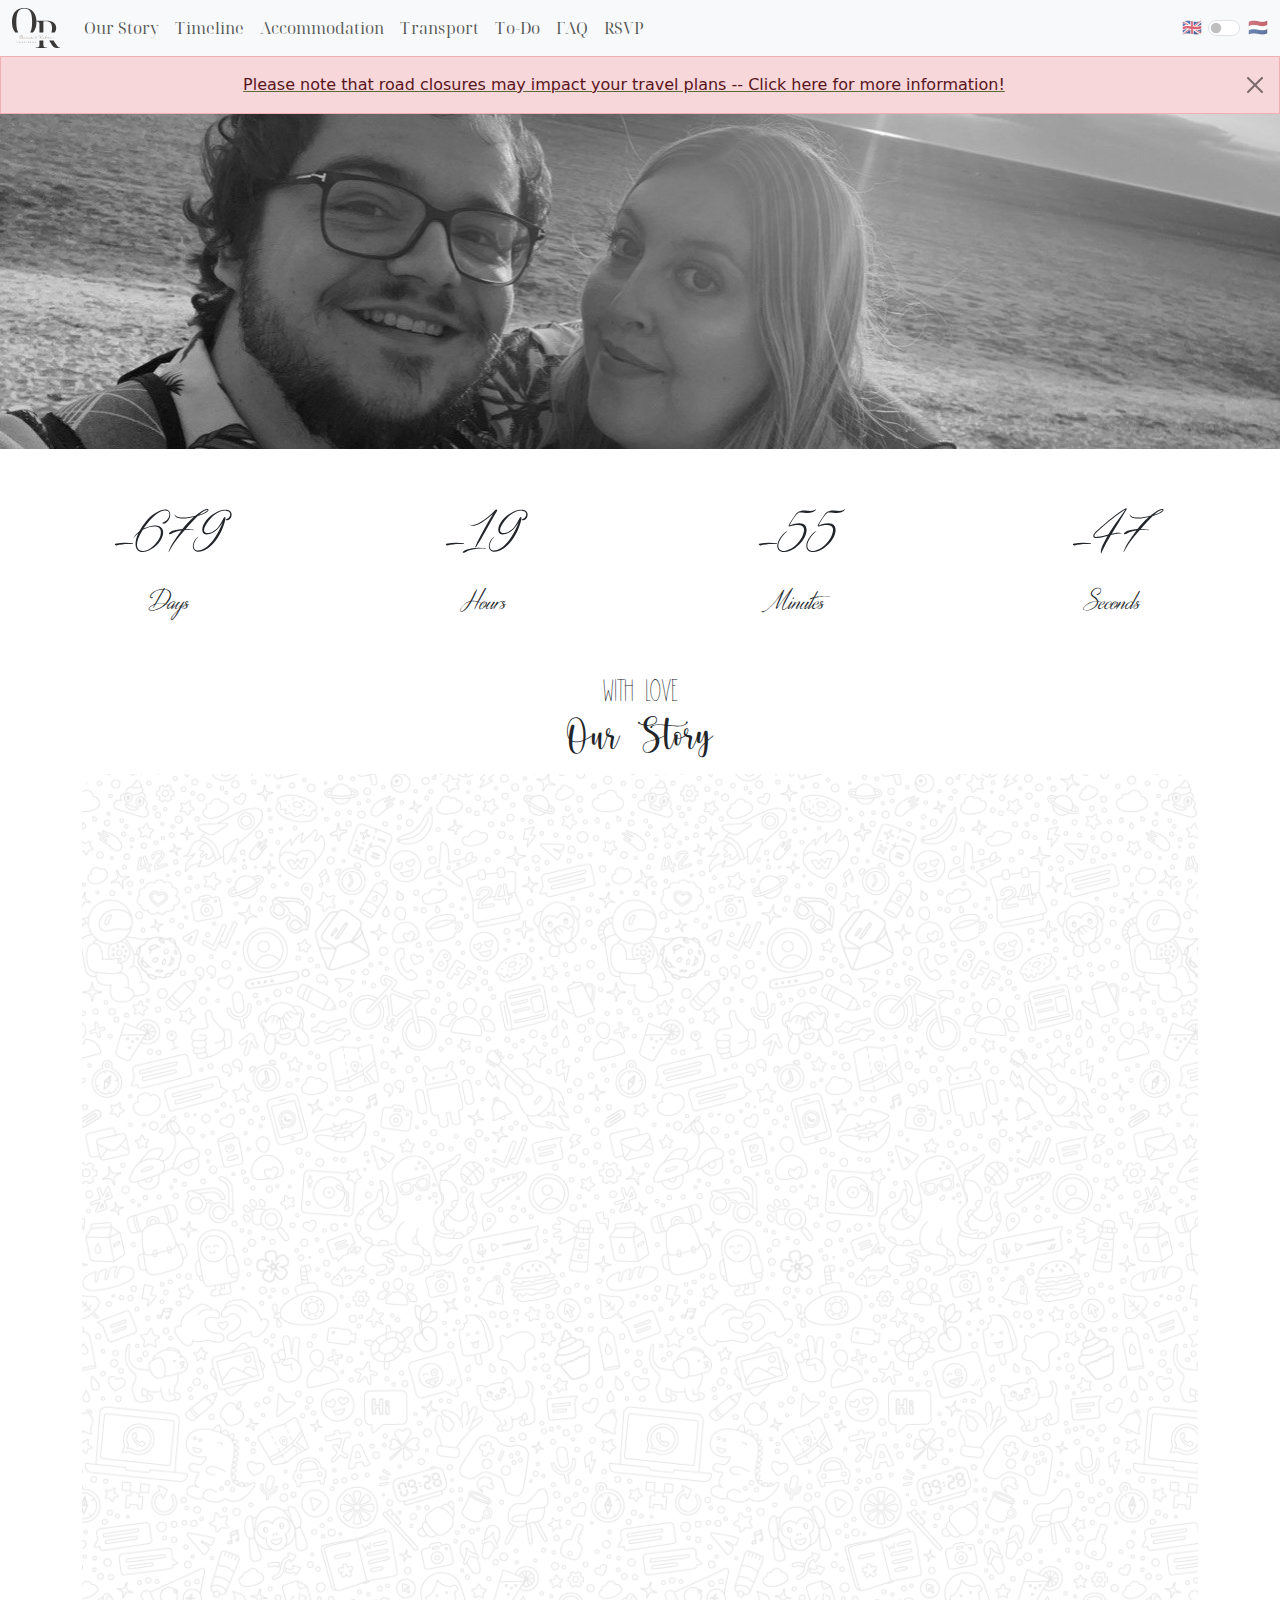
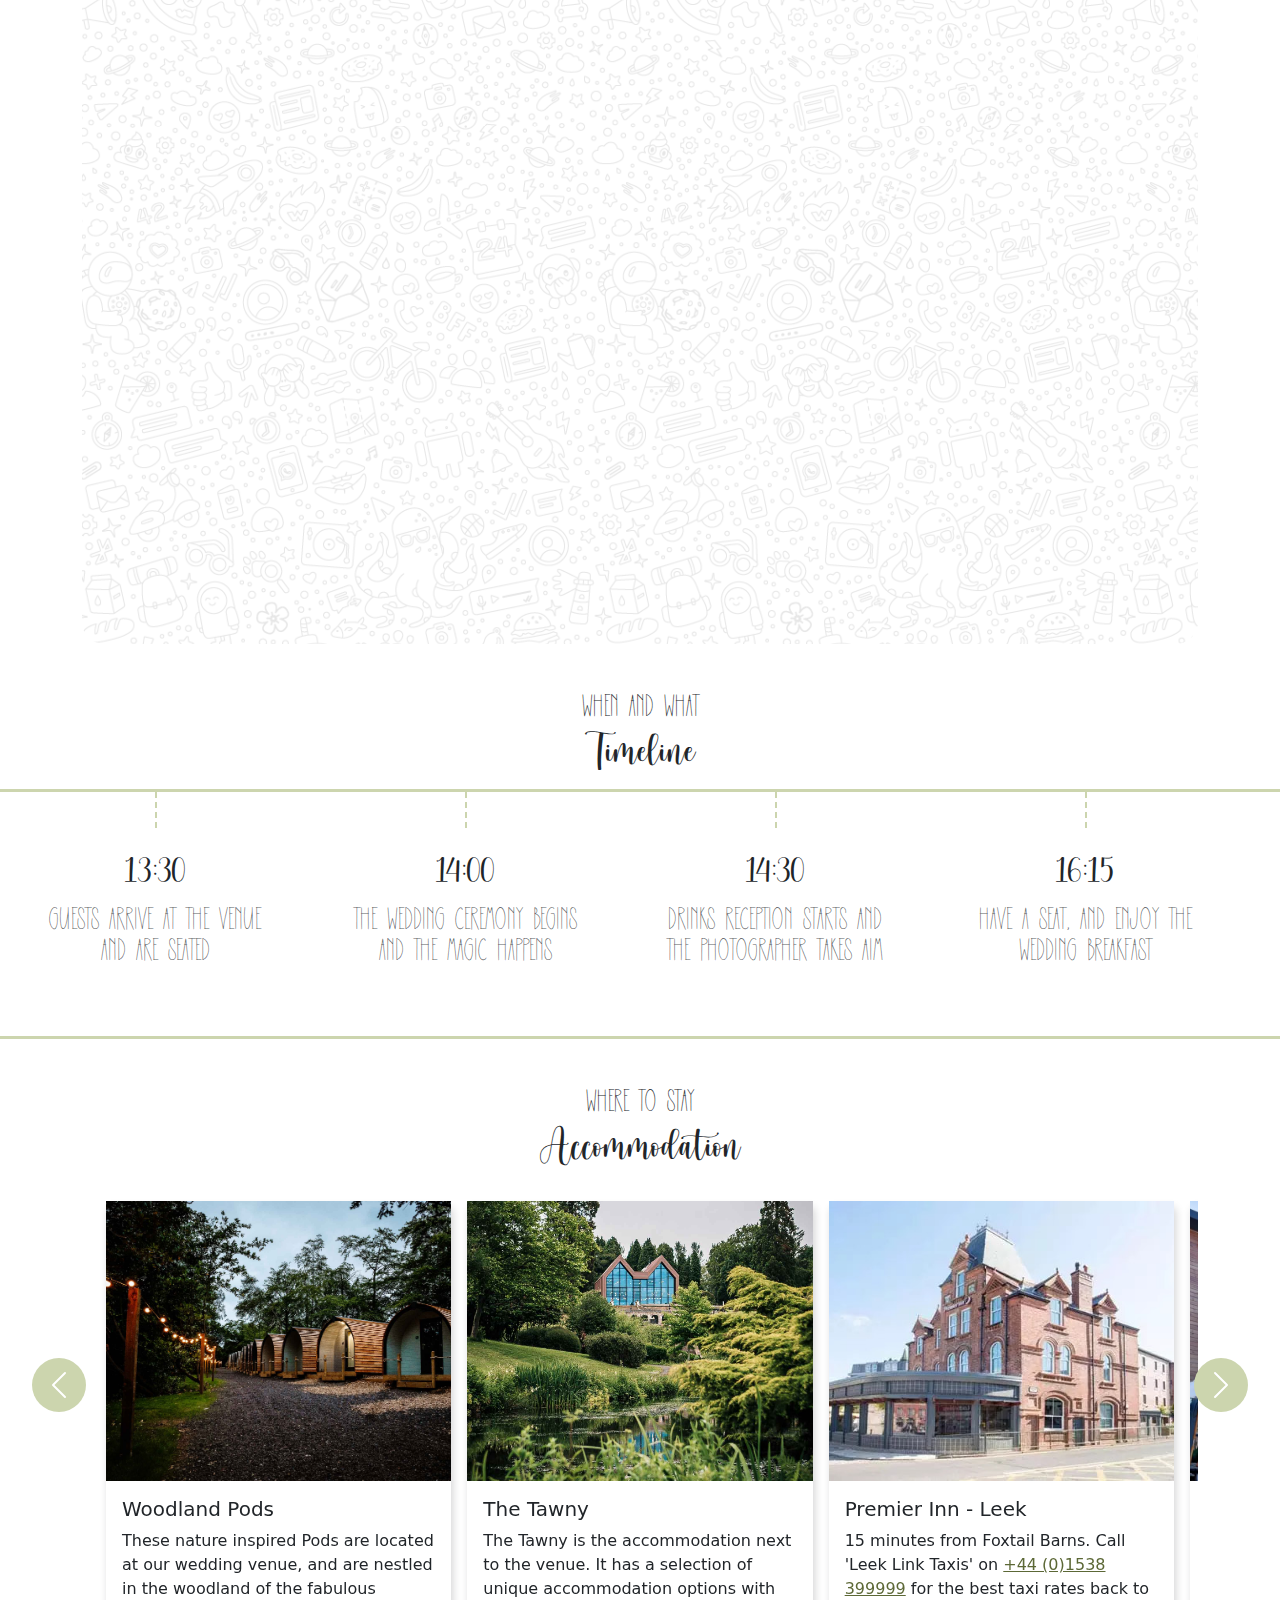
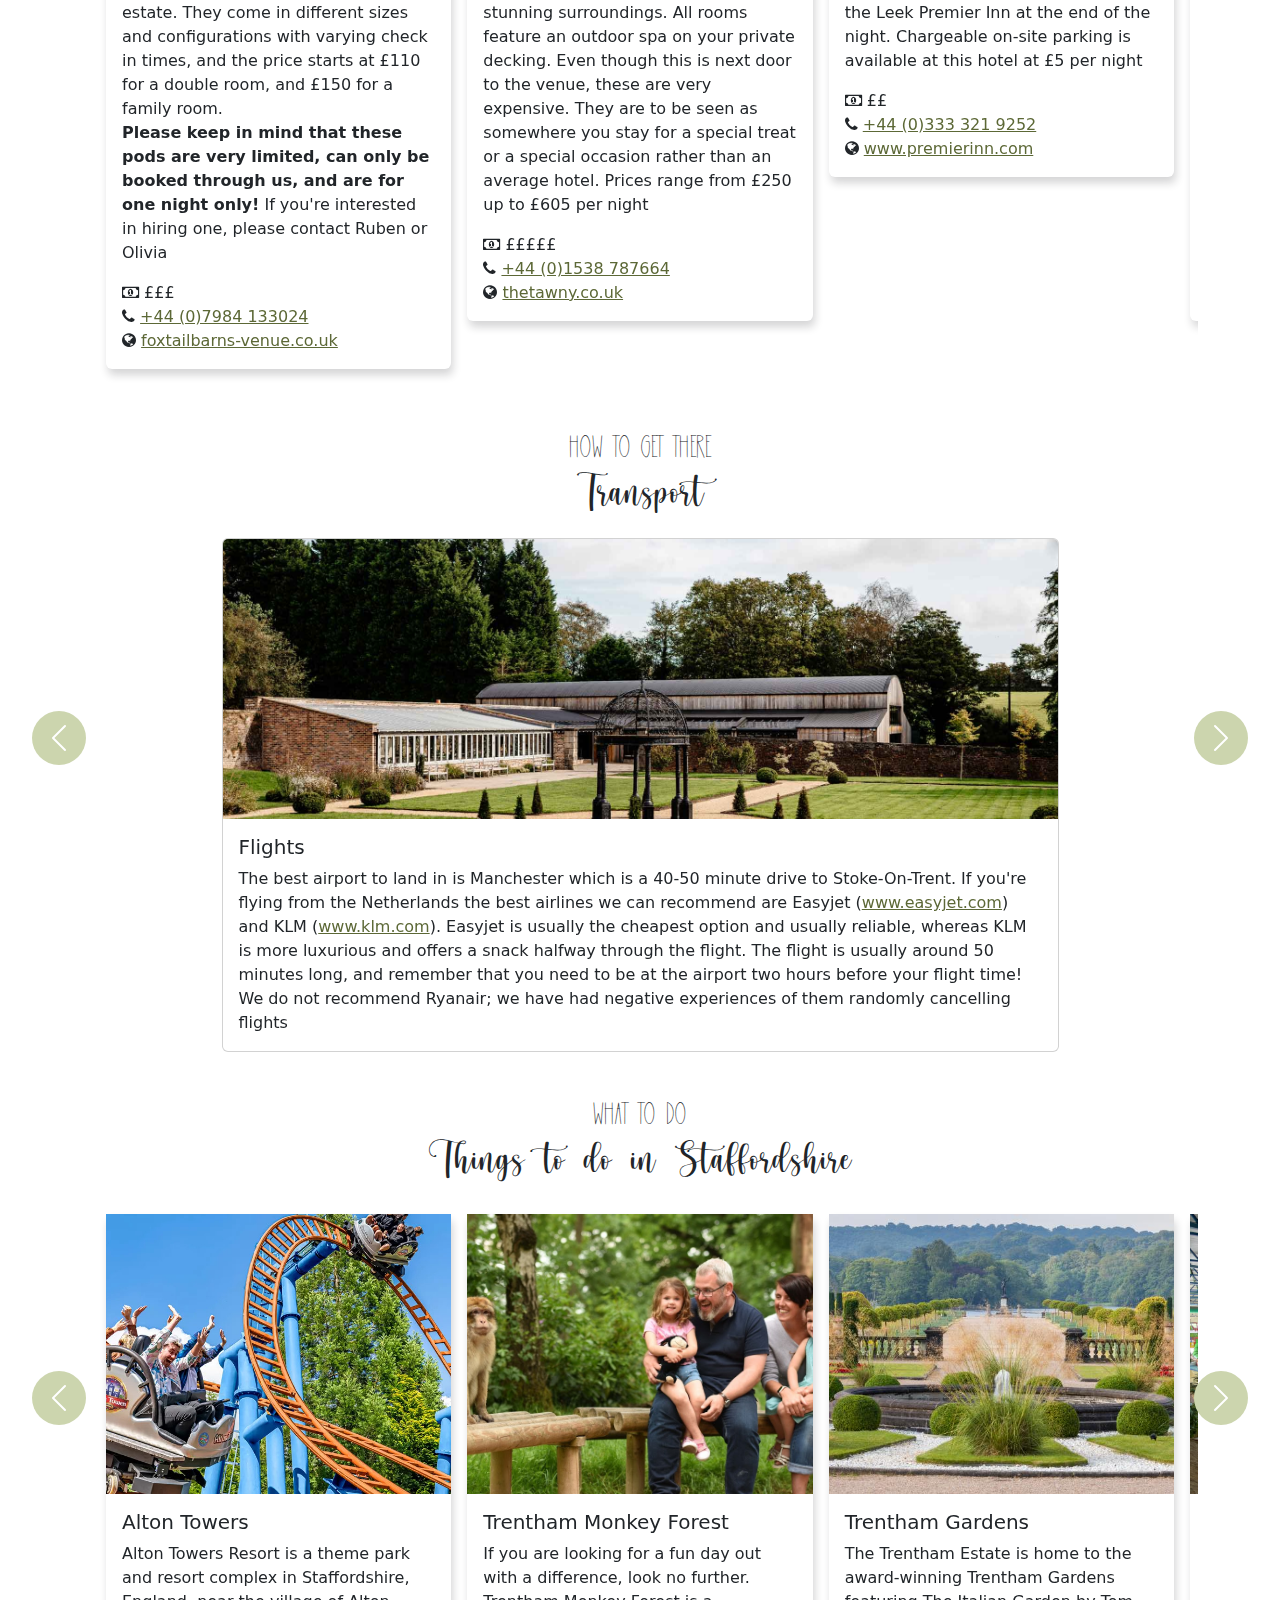
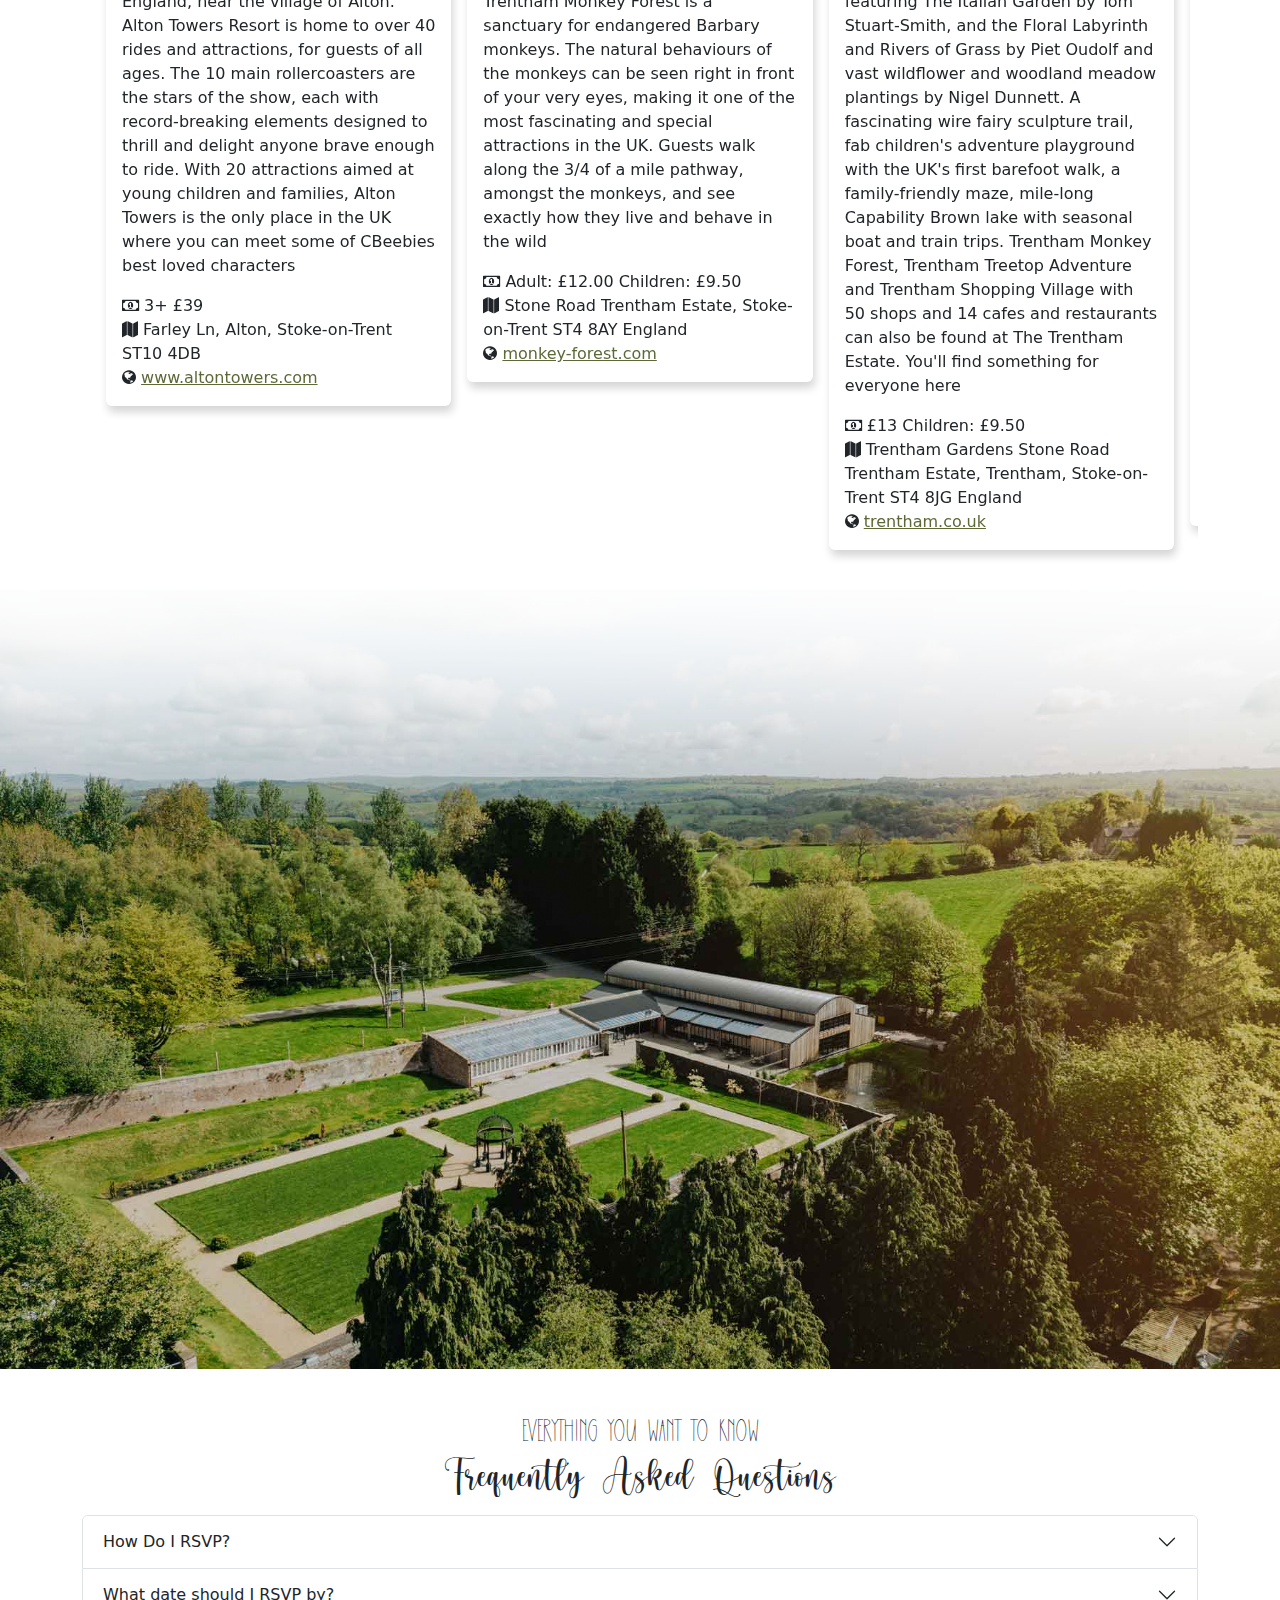
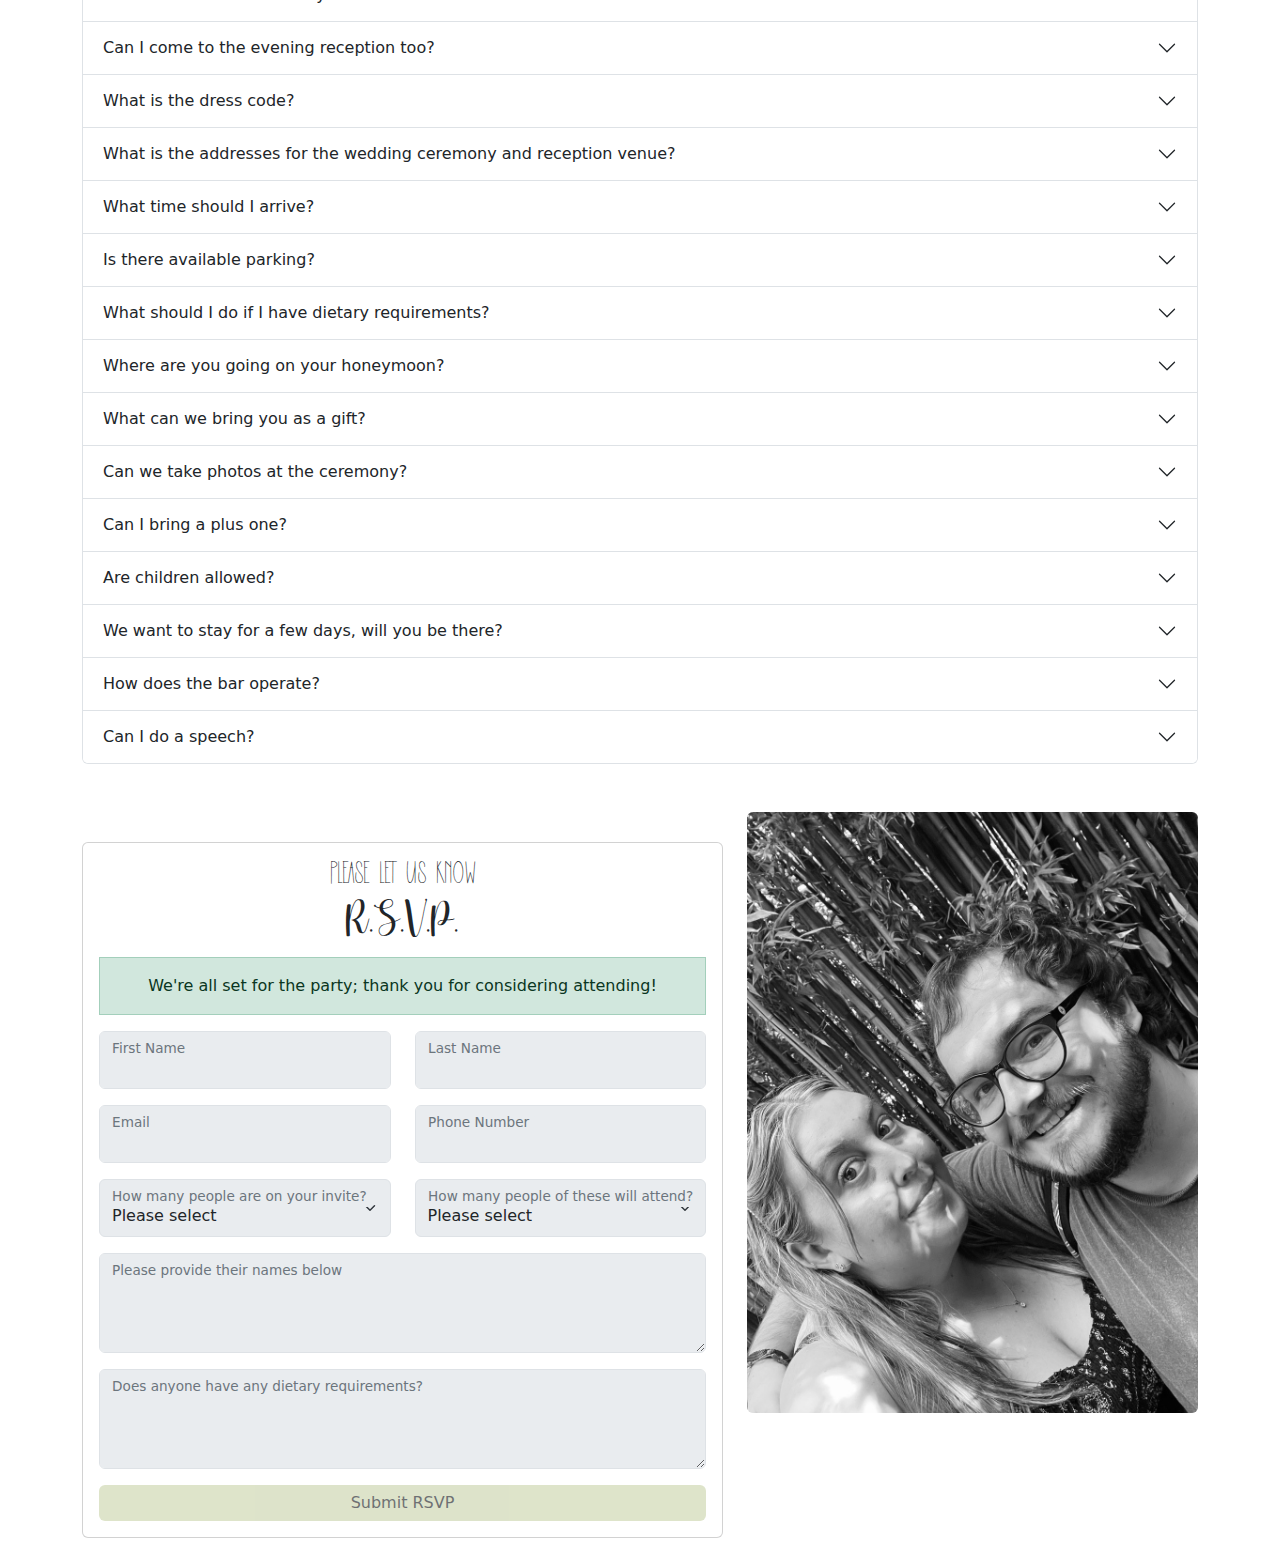
==== commit af7b01c2: "Add road closure information. Remove RSVP" ====
--- a/index.html
+++ b/index.html
@@ -16,52 +16,62 @@
 </head>
 
 <body>
-    <nav class="navbar navbar-expand-lg bg-body-tertiary fixed-top">
-        <div class="container-fluid">
-            <a class="navbar-brand p-0" href="#top">
-                <img src="/img/logo.svg" alt="Olivia &amp; Ruben" height="40">
-            </a>
-            <div class="collapse navbar-collapse" id="navbarText">
-                <ul class="navbar-nav me-auto mb-2 mb-lg-0">
-                    <li class="nav-item">
-                        <a class="nav-link" href="#OurStory"><span lang="en">Our Story</span><span class="hidden" lang="nl">Ons Verhaal</span></a>
-                    </li>
-                    <li class="nav-item">
-                        <a class="nav-link" href="#Timeline"><span lang="en">Timeline</span><span class="hidden" lang="nl">Tijdlijn</span></a>
-                    </li>
-                    <li class="nav-item">
-                        <a class="nav-link" href="#Accommodation"><span lang="en">Accommodation</span><span class="hidden" lang="nl">Accomodatie</span></a>
-                    </li>
-                    <li class="nav-item">
-                        <a class="nav-link" href="#Transport"><span lang="en">Transport</span><span class="hidden" lang="nl">Vervoer</span></a>
-                    </li>
-                    <li class="nav-item">
-                        <a class="nav-link" href="#ToDo"><span lang="en">To-Do</span><span class="hidden" lang="nl">Te-Doen</span></a>
-                    </li>
-                    <li class="nav-item">
-                        <a class="nav-link" href="#FAQ"><span lang="en">FAQ</span><span class="hidden" lang="nl">FAQ</span></a>
-                    </li>
-                    <li class="nav-item">
-                        <a class="nav-link" href="#RSVP"><span lang="en">RSVP</span><span class="hidden" lang="nl">RSVP</span></a>
-                    </li>
-                </ul>
-            </div>
-            <span class="navbar-text">
-                <div class="row justify-content-center">
-                    <div class="col-3 ps-0">&#x1F1EC;&#x1F1E7;</div>
-                    <div class="col-3 pe-0 form-switch">
-                        <input class="form-check-input" type="checkbox" role="switch" id="flexSwitchCheckDefault"
-                            autocomplete="off" onclick="toggleLanguage()">
-                    </div>
-                    <div class="col-3 ps-0">&#x1F1F3;&#x1F1F1;</div>
-                </div>
-            </span>
-            <button class="navbar-toggler" type="button" data-bs-toggle="collapse" data-bs-target="#navbarText"
-                aria-controls="navbarText" aria-expanded="false" aria-label="Toggle navigation">
-                <span class="navbar-toggler-icon"></span>
-            </button>
-        </div>
-    </nav>
+    <div class="fixed-top">
+        <nav class="navbar navbar-expand-lg bg-body-tertiary">
+            <div class="container-fluid">
+                <a class="navbar-brand p-0" href="#top">
+                    <img src="/img/logo.svg" alt="Olivia &amp; Ruben" height="40">
+                </a>
+                <div class="collapse navbar-collapse" id="navbarText">
+                    <ul class="navbar-nav me-auto mb-2 mb-lg-0">
+                        <li class="nav-item">
+                            <a class="nav-link" href="#OurStory"><span lang="en">Our Story</span><span class="hidden" lang="nl">Ons Verhaal</span></a>
+                        </li>
+                        <li class="nav-item">
+                            <a class="nav-link" href="#Timeline"><span lang="en">Timeline</span><span class="hidden" lang="nl">Tijdlijn</span></a>
+                        </li>
+                        <li class="nav-item">
+                            <a class="nav-link" href="#Accommodation"><span lang="en">Accommodation</span><span class="hidden" lang="nl">Accomodatie</span></a>
+                        </li>
+                        <li class="nav-item">
+                            <a class="nav-link" href="#Transport"><span lang="en">Transport</span><span class="hidden" lang="nl">Vervoer</span></a>
+                        </li>
+                        <li class="nav-item">
+                            <a class="nav-link" href="#ToDo"><span lang="en">To-Do</span><span class="hidden" lang="nl">Te-Doen</span></a>
+                        </li>
+                        <li class="nav-item">
+                            <a class="nav-link" href="#FAQ"><span lang="en">FAQ</span><span class="hidden" lang="nl">FAQ</span></a>
+                        </li>
+                        <li class="nav-item">
+                            <a class="nav-link" href="#RSVP"><span lang="en">RSVP</span><span class="hidden" lang="nl">RSVP</span></a>
+                        </li>
+                    </ul>
+                </div>
+                <span class="navbar-text">
+                    <div class="row justify-content-center">
+                        <div class="col-3 ps-0">&#x1F1EC;&#x1F1E7;</div>
+                        <div class="col-3 pe-0 form-switch">
+                            <input class="form-check-input" type="checkbox" role="switch" id="flexSwitchCheckDefault"
+                                autocomplete="off" onclick="toggleLanguage()">
+                        </div>
+                        <div class="col-3 ps-0">&#x1F1F3;&#x1F1F1;</div>
+                    </div>
+                </span>
+                <button class="navbar-toggler" type="button" data-bs-toggle="collapse" data-bs-target="#navbarText"
+                    aria-controls="navbarText" aria-expanded="false" aria-label="Toggle navigation">
+                    <span class="navbar-toggler-icon"></span>
+                </button>
+            </div>
+
+        </nav>
+
+        <a href="https://one.network/?tmi=GB33721326" target="_blank">
+            <div class="alert alert-danger alert-dismissible text-center rounded-0" role="alert">
+                <div><span lang="en">Please note that road closures may impact your travel plans -- Click here for more information!</span><span class="hidden" lang="nl">Houd er rekening mee dat wegafsluitingen invloed kunnen hebben op je reisplannen -- Klik hier voor meer informatie!</span></div>
+                <button type="button" class="btn-close" data-bs-dismiss="alert" aria-label="Close"></button>
+            </div>
+        </a>
+    </div>
 
     <div class="w-100 mt-5" id="top">
         <img class="img-fluid w-100" src="/img/us_2.jpg">
@@ -69,7 +79,8 @@
 
     <div class="row m-0 mt-5 p-0 text-center ">
         <!-- Countdown to wedding ceremony -->
-        <div class="col-md-7 col-sm-12 align-self-center w-100 text-center d-flex justify-content-evenly" id="countdown">
+        <div class="col-md-7 col-sm-12 align-self-center w-100 text-center d-flex justify-content-evenly"
+            id="countdown">
             <div class="col-3">
                 <h1 id="countdownDays">00</h1>
                 <h5><span lang="en">Days</span><span class="hidden" lang="nl">Dagen</span></h5>
@@ -1250,10 +1261,10 @@
                 <div id="collapse6" class="accordion-collapse collapse">
                     <div class="accordion-body">
                         <span lang="en">
-                    Help us get the party started as scheduled! We recommend that you arrive at 13:30, which is an 
-                    hour before the start of the ceremony, to make sure everyone is seated on time</span><span class="hidden" lang="nl">
+                    Help us get the party started as scheduled! We recommend that you arrive at 13:30, which is 30 minutes
+                    before the start of the ceremony, to make sure everyone is seated on time</span><span class="hidden" lang="nl">
                     Help ons het feest op tijd in gang te krijgen! We raden je aan om 13.30 uur aanwezig te zijn, 
-                    wat een uur voor aanvang van de ceremonie is, om er zeker van te zijn dat iedereen op tijd zit
+                    wat 30 minuten voor aanvang van de ceremonie is, om er zeker van te zijn dat iedereen op tijd zit
                 </span>
                     </div>
                 </div>
@@ -1477,12 +1488,17 @@
                                 <span class="small"><span lang="en">PLEASE LET US KNOW</span><span class="hidden" lang="nl">LAAT HET ONS WETEN</span></span>
                                 <h1><span lang="en">R.S.V.P.</span><span class="hidden" lang="nl">R.S.V.P.</span></h1>
                             </div>
+                            
+                            <div class="alert alert-success text-center rounded-0" role="alert">
+                                <div><span lang="en">We're all set for the party; thank you for considering attending!</span><span class="hidden" lang="nl">We zijn klaar voor het feest. Bedankt voor het overwegen om te komen!</span></div>
+                            </div>
+                            
 
                             <div class="row mt-3">
                                 <div class="col">
                                     <div class="form-floating">
                                         <input name="$firstName" type="text" class="form-control"
-                                            id="floatingInputFirstName" required>
+                                            id="floatingInputFirstName" required disabled>
                                         <label for="floatingInputFirstName"><span lang="en">First Name</span><span class="hidden" lang="nl">Voornaam</span></label>
                                     </div>
                                 </div>
@@ -1490,7 +1506,7 @@
                                 <div class="col">
                                     <div class="form-floating">
                                         <input name="$lastName" type="text" class="form-control"
-                                            id="floatingInputLastName" required>
+                                            id="floatingInputLastName" required disabled>
                                         <label for="floatingInputLastName"><span lang="en">Last Name</span><span class="hidden" lang="nl">Achternaam</span></label>
                                     </div>
                                 </div>
@@ -1500,7 +1516,7 @@
                                 <div class="col">
                                     <div class="form-floating">
                                         <input name="$email" type="email" class="form-control" id="floatingInputEmail"
-                                            required>
+                                            required disabled>
                                         <label for="floatingInputEmail"><span lang="en">Email</span><span class="hidden" lang="nl">Email</span></label>
                                     </div>
                                 </div>
@@ -1508,7 +1524,7 @@
                                 <div class="col">
                                     <div class="form-floating">
                                         <input name="$phoneNumber" type="tel" class="form-control"
-                                            id="floatingInputPhone" required>
+                                            id="floatingInputPhone" required disabled>
                                         <label for="floatingInputPhone"><span lang="en">Phone Number</span><span class="hidden" lang="nl">Telefoonnummer</span></label>
                                     </div>
                                 </div>
@@ -1518,7 +1534,7 @@
                                 <div class="col-md-6 col-sm-12 mt-3">
                                     <div class="form-floating">
                                         <select required name="$howManyInvited" class="form-select"
-                                            id="floatingSelectInvite">
+                                            id="floatingSelectInvite" disabled>
                                             
     <option disabled selected value="" lang="en">Please select</option>
     <option disabled selected value="" lang="nl" class="hidden">Maak een keuze</option>
@@ -1551,7 +1567,7 @@
                                 <div class="col-md-6 col-sm-12 mt-3">
                                     <div class="form-floating">
                                         <select required name="$howManyAttend" class="form-select"
-                                            id="floatingSelectAttend">
+                                            id="floatingSelectAttend" disabled>
                                             
     <option disabled selected value="" lang="en">Please select</option>
     <option disabled selected value="" lang="nl" class="hidden">Maak een keuze</option>
@@ -1587,7 +1603,7 @@
 
                                 <div class="col-md-6 col-sm-12 mt-3 hidden">
                                     <div class="form-floating">
-                                        <select class="form-select" id="floatingSelectInviteHidden">
+                                        <select class="form-select" id="floatingSelectInviteHidden" disabled>
                                             
     <option disabled selected value="" lang="en">Please select</option>
     <option disabled selected value="" lang="nl" class="hidden">Maak een keuze</option>
@@ -1619,7 +1635,7 @@
 
                                 <div class="col-md-6 col-sm-12 mt-3 hidden">
                                     <div class="form-floating">
-                                        <select class="form-select" id="floatingSelectAttendHidden">
+                                        <select class="form-select" id="floatingSelectAttendHidden" disabled>
                                             
     <option disabled selected value="" lang="en">Please select</option>
     <option disabled selected value="" lang="nl" class="hidden">Maak een keuze</option>
@@ -1656,24 +1672,20 @@
 
                             <div class="form-floating mt-3">
                                 <textarea name="$attendeeNames" class="form-control" id="floatingTextareaNames"
-                                    style="height: 100px"></textarea>
+                                    style="height: 100px" disabled></textarea>
                                 <label for="floatingTextareaNames"><span lang="en">Please provide their names below</span><span class="hidden" lang="nl">Vul hier a.u.b. hun namen in</span></label>
                             </div>
 
                             <div class="form-floating mt-3">
                                 <textarea name="$attendeeDietary" class="form-control" id="floatingTextareaDietary"
-                                    style="height: 100px"></textarea>
+                                    style="height: 100px" disabled></textarea>
                                 <label for="floatingTextareaDietary"><span lang="en">Does anyone have any dietary requirements?</span><span class="hidden" lang="nl">Heeft iemand dieetwensen of -beperkingen?</span></label>
                             </div>
 
-                            <button id="RSVPButton" class="btn btn-primary mt-3 w-100" type="submit"><span lang="en">Submit RSVP</span><span class="hidden" lang="nl">Verstuur RSVP</span></button>
-                        </div>
-                    </div>
-                    <input type="hidden" name="accessKey" value="6cbbd2e5-3be3-41fe-92d1-dd91e237fb83">
-                    <input type="hidden" name="replyTo" value="@">
-                    <input type="hidden" name="subject" value="New RSVP!"/>
-                    <input type="hidden" name="redirectTo" value="https://www.soontobesmits.co.uk/?sentRSVP"> 
-                    <input type="text" name="honeypot" style="display: none;">
+                            <button id="RSVPButton" class="btn btn-primary mt-3 w-100" type="submit" disabled><span lang="en">Submit RSVP</span><span class="hidden" lang="nl">Verstuur RSVP</span></button>
+                        </div>
+                    </div>
+                    
                 </form>
             </div>
             <div class="col-md-5 col-sm-12">
@@ -1682,14 +1694,9 @@
         </div>
     </div>
 
-    <a href="#RSVP">
-        <div class="position-fixed bottom-0 end-0 rounded-circle m-3 text-center shadow"
-            style="background-color: #CCD5AE; height: 80px; line-height: 80px; width: 80px; font-size: 16pt; z-index: 999;">
-            <p class="text-center">RSVP</p>
-        </div>
-    </a>
-
-    <div id="RSCPConfirmationAlert" class="fixed-top p-3" style="top:60px"></div>
+    
+
+    
 
 
 </body>
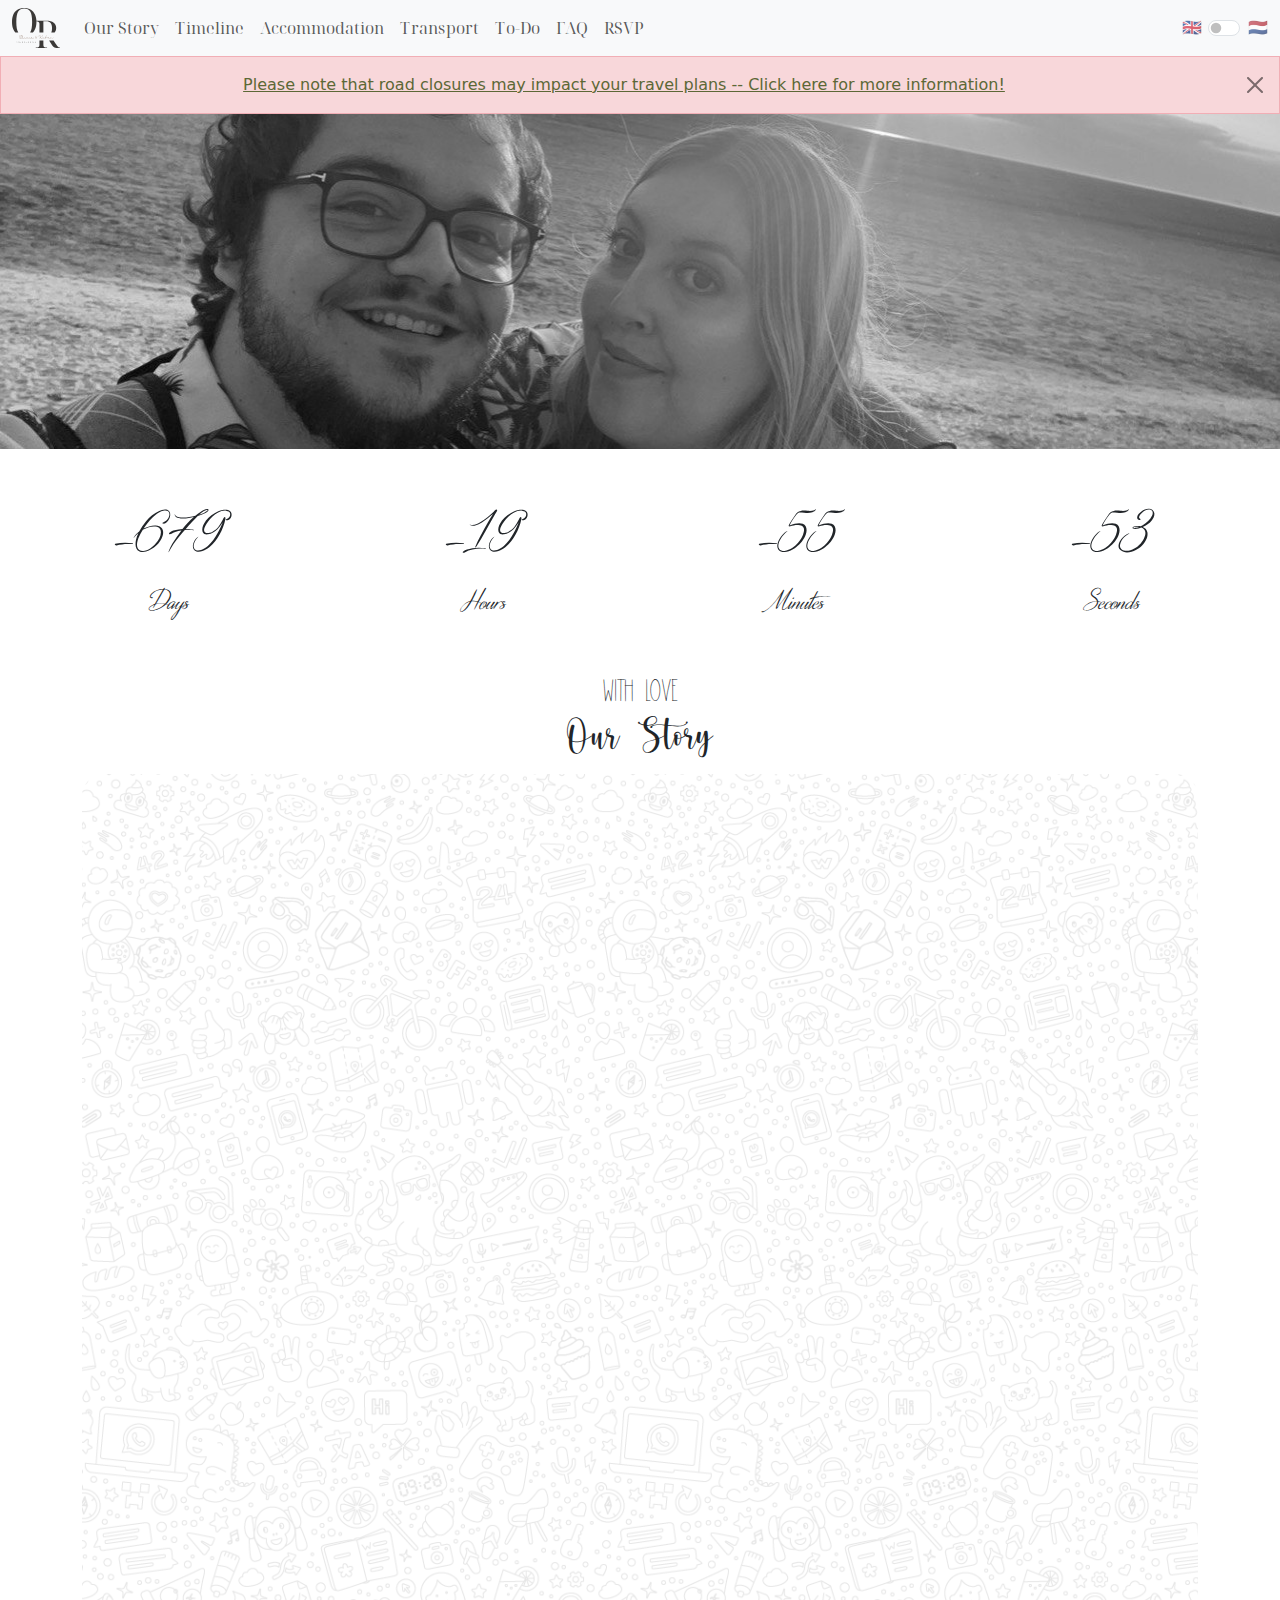
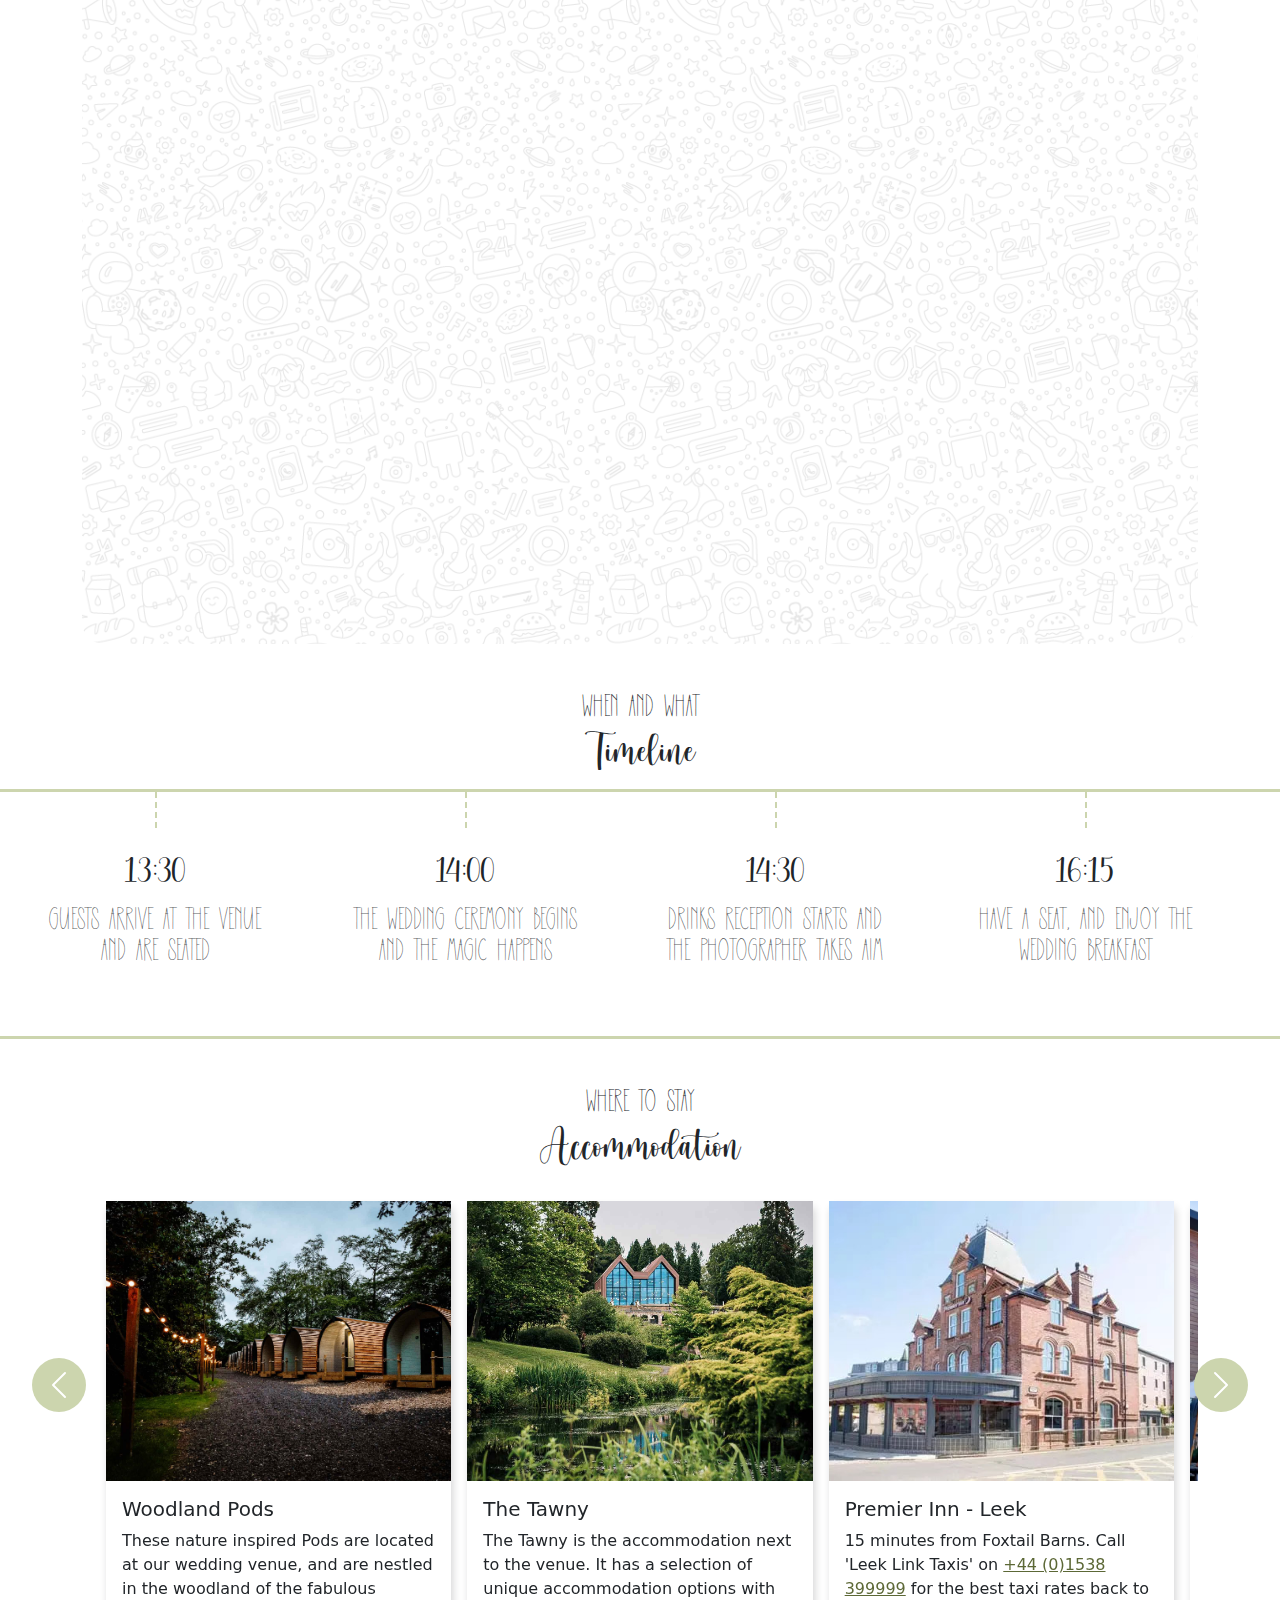
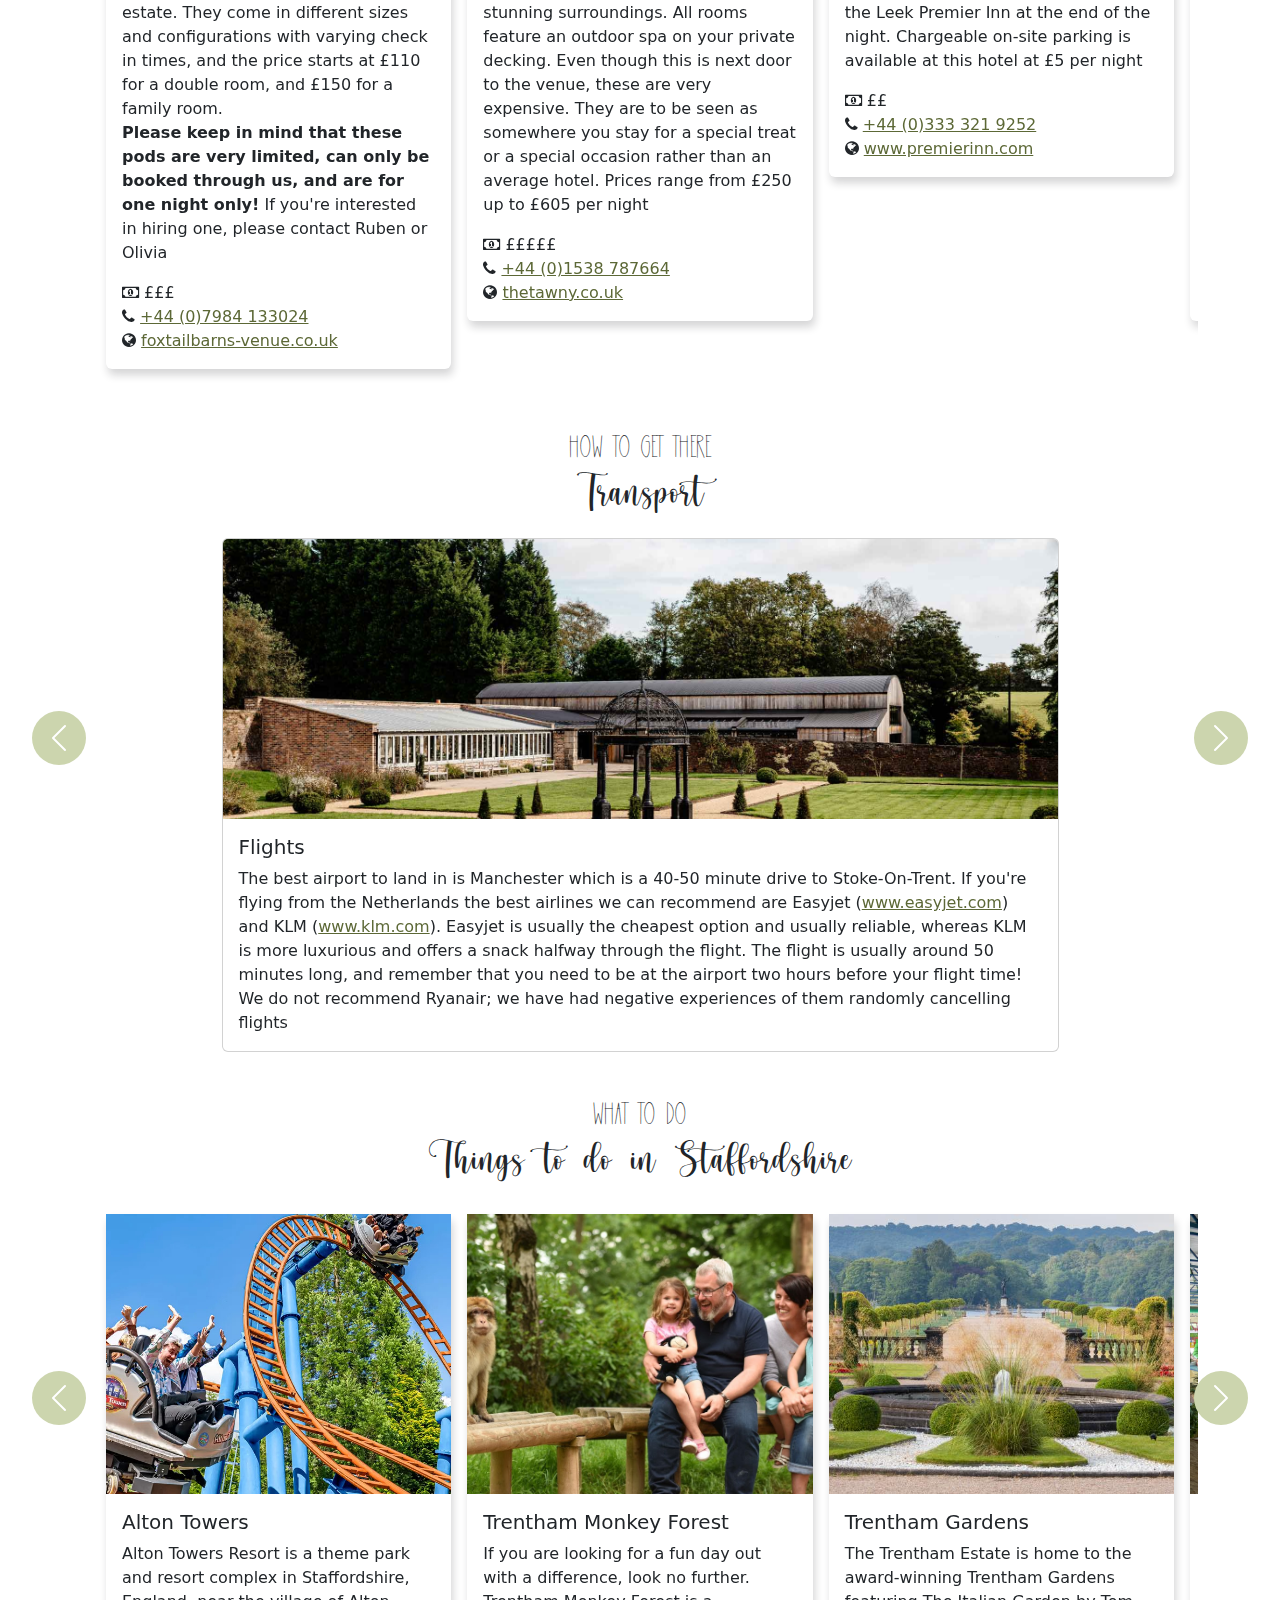
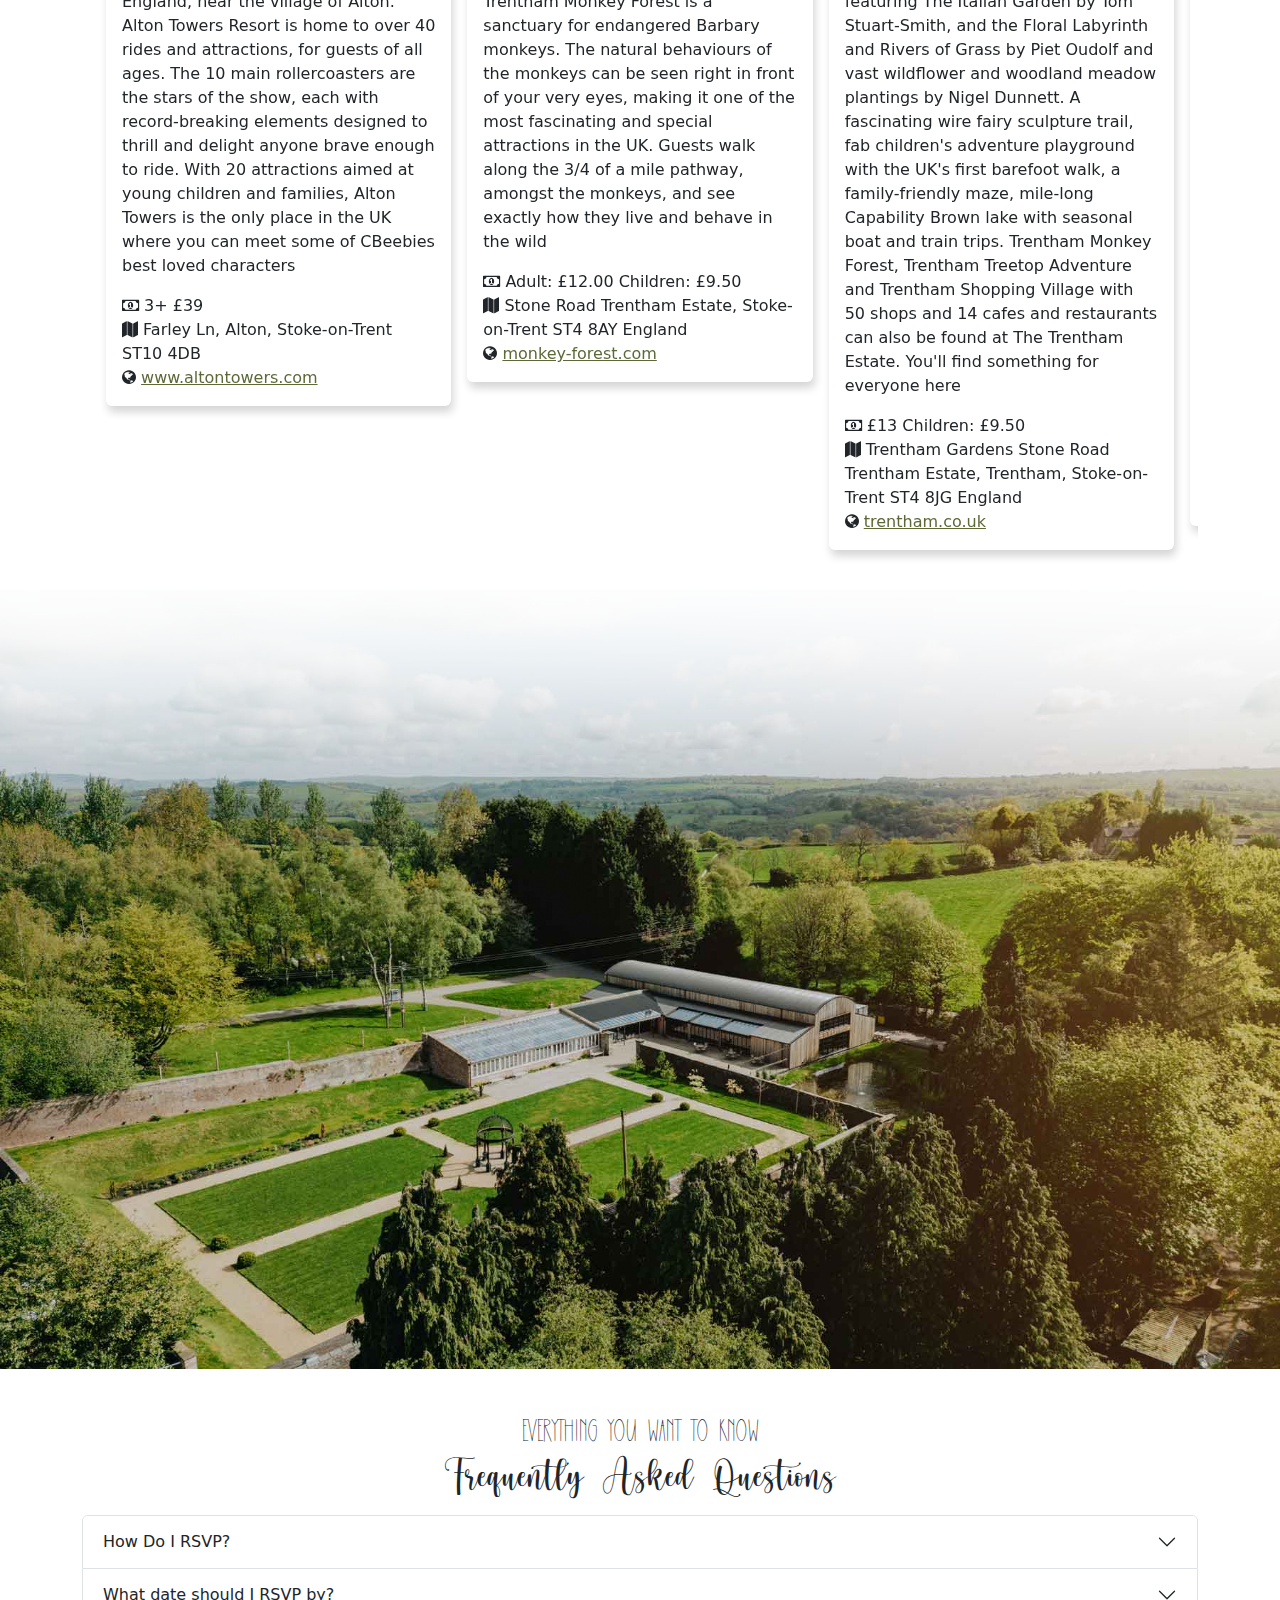
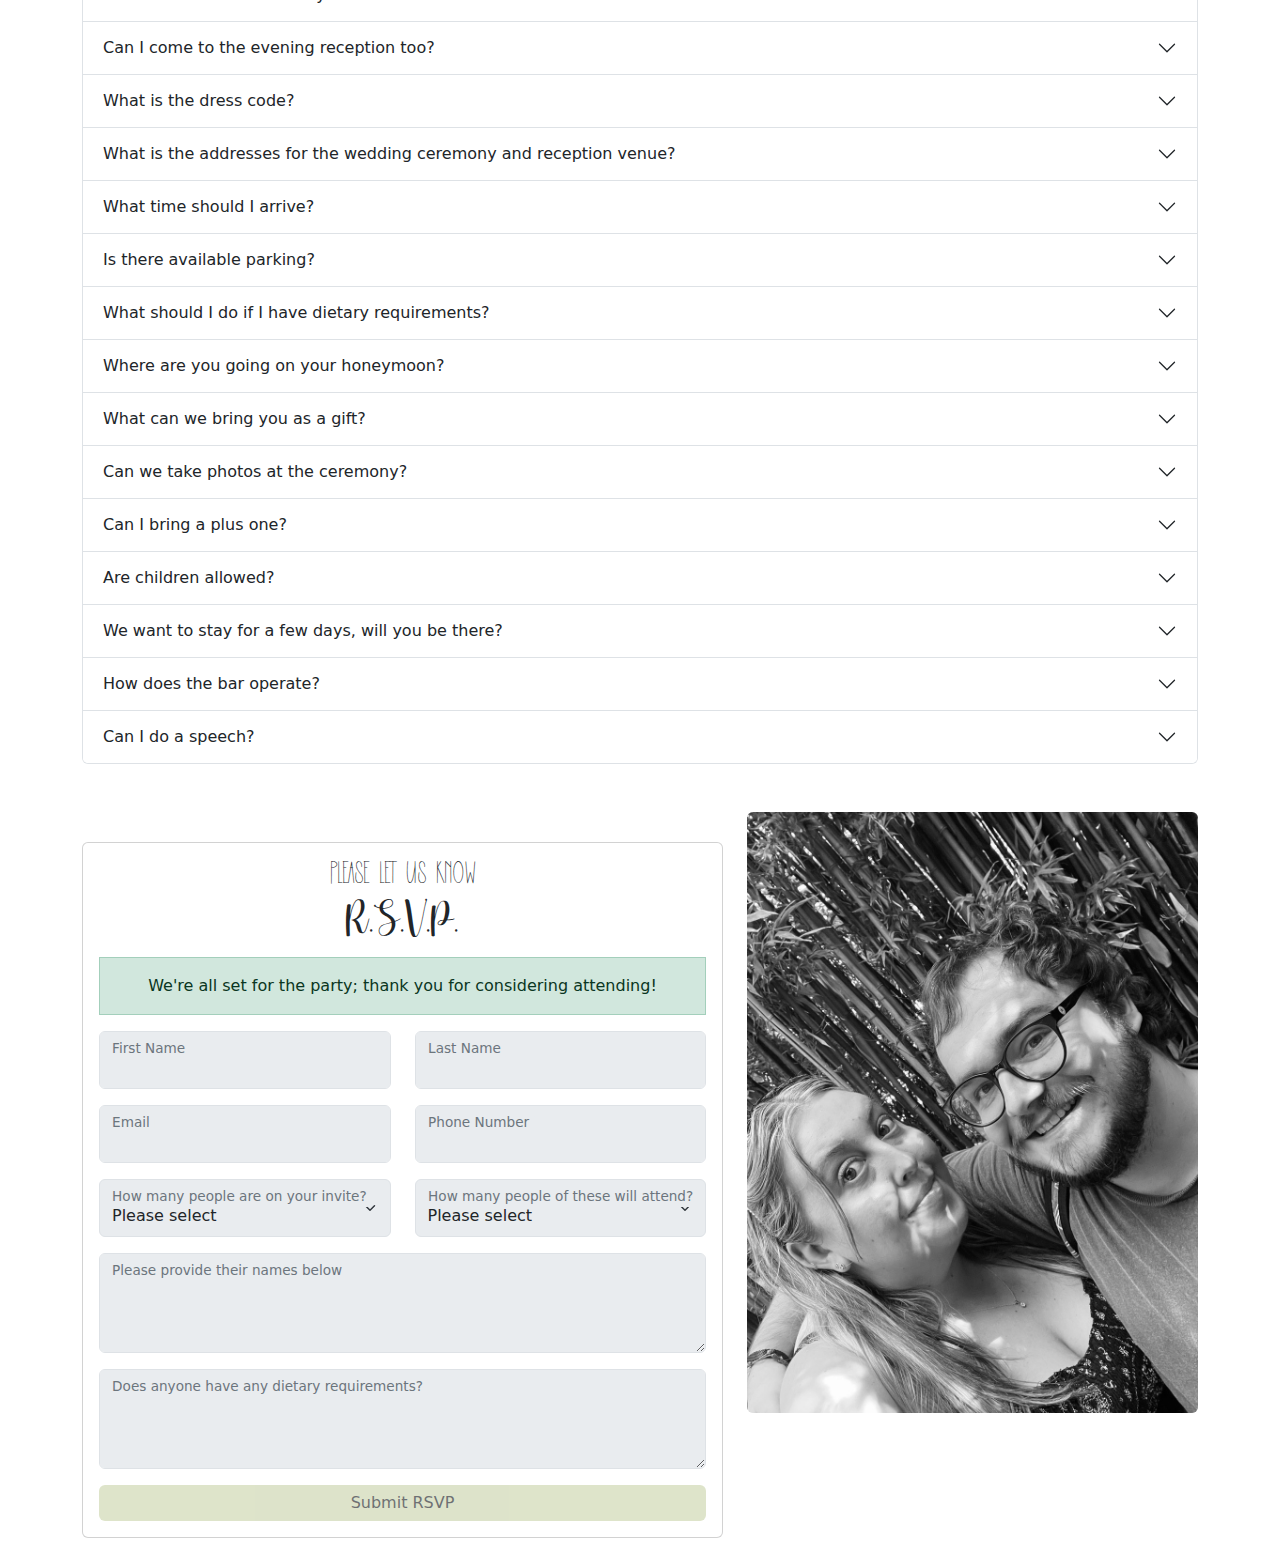
==== commit 8c149766: "Fix link hiding alert dismiss button" ====
--- a/index.html
+++ b/index.html
@@ -65,12 +65,10 @@
 
         </nav>
 
-        <a href="https://one.network/?tmi=GB33721326" target="_blank">
             <div class="alert alert-danger alert-dismissible text-center rounded-0" role="alert">
-                <div><span lang="en">Please note that road closures may impact your travel plans -- Click here for more information!</span><span class="hidden" lang="nl">Houd er rekening mee dat wegafsluitingen invloed kunnen hebben op je reisplannen -- Klik hier voor meer informatie!</span></div>
+                <div><a href="https://one.network/?tmi=GB33721326" target="_blank"><span lang="en">Please note that road closures may impact your travel plans -- Click here for more information!</span><span class="hidden" lang="nl">Houd er rekening mee dat wegafsluitingen invloed kunnen hebben op je reisplannen -- Klik hier voor meer informatie!</span></a></div>
                 <button type="button" class="btn-close" data-bs-dismiss="alert" aria-label="Close"></button>
             </div>
-        </a>
     </div>
 
     <div class="w-100 mt-5" id="top">
